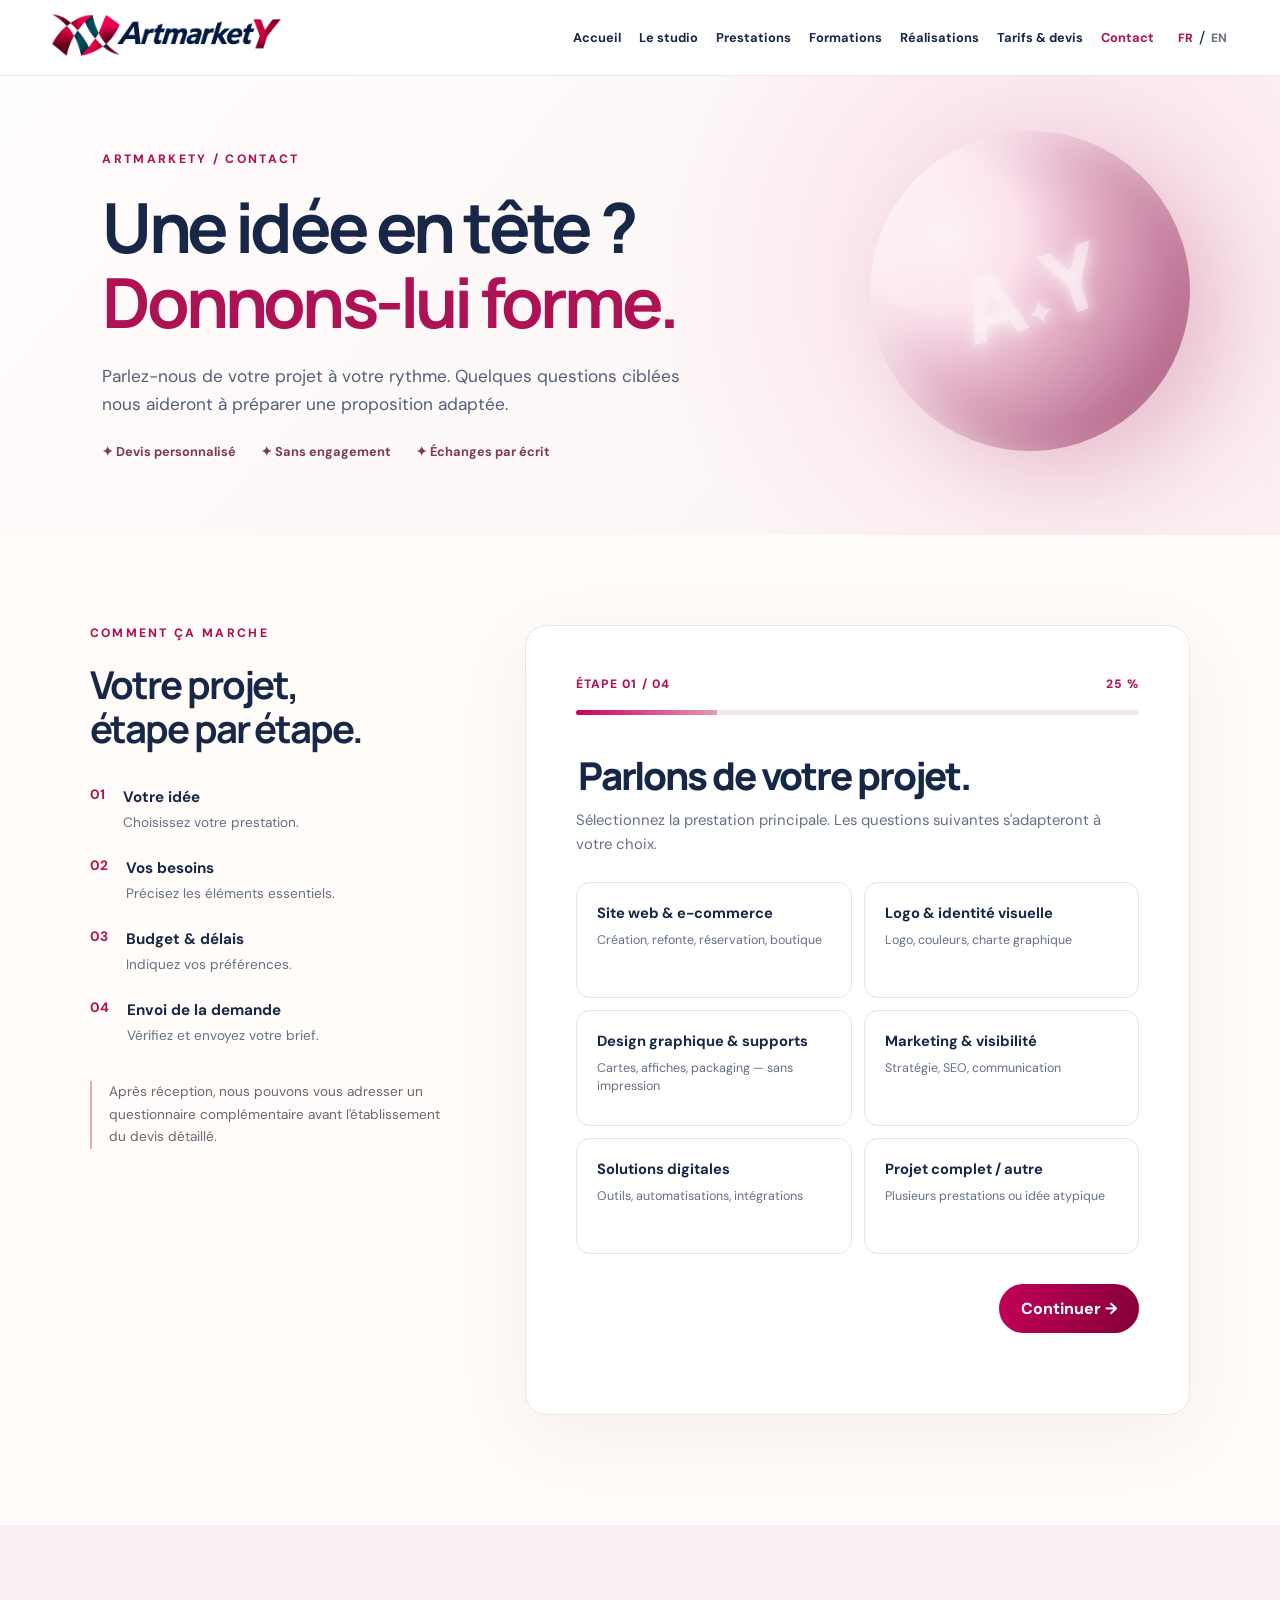
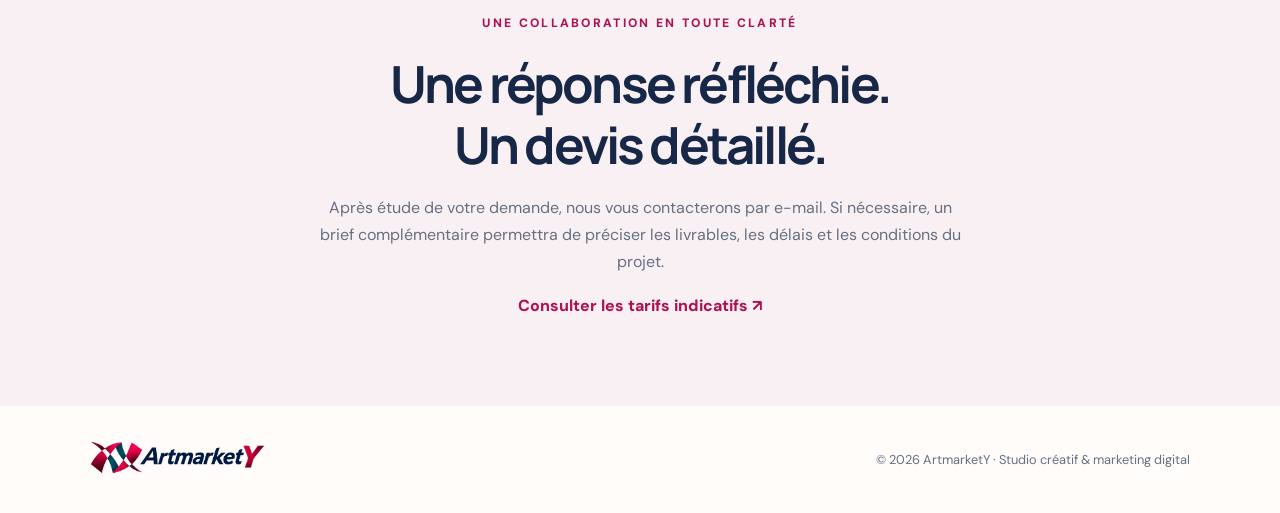
==== contact.html @ 19866a9a "Add files via upload" ====
<!doctype html><html lang="fr"><head><meta charset="utf-8"><meta name="viewport" content="width=device-width, initial-scale=1"><meta name="theme-color" content="#a90049"><meta name="description" content="Parlez-nous de votre projet. Brief créatif guidé et devis personnalisé ArtmarketY."><title>Contact & demande de devis — ArtmarketY</title><link rel="stylesheet" href="contact.css?v=1"></head><body>
<header class="header"><a class="logo" href="index.html"><img src="artmarkety-logo.png" alt="ArtmarketY"></a><button class="menu" type="button" aria-label="Afficher le menu" aria-expanded="false">☰</button><nav class="nav" aria-label="Navigation"><a href="index.html">Accueil</a><a href="studio.html">Le studio</a><a href="prestations.html">Prestations</a><a href="index.html#formations">Formations</a><a href="realisations.html">Réalisations</a><a href="tarifs.html">Tarifs & devis</a><a href="contact.html" aria-current="page">Contact</a></nav><div class="langs"><button type="button" data-lang="fr" aria-pressed="true">FR</button><span>/</span><button type="button" data-lang="en" aria-pressed="false">EN</button></div></header>
<main><section class="intro"><div class="intro-inner"><div class="tag" data-t="eyebrow">ARTMARKETY / CONTACT</div><h1 data-t="title">Une idée en tête ?<br><em>Donnons-lui forme.</em></h1><p data-t="lead">Parlez-nous de votre projet à votre rythme. Quelques questions ciblées nous aideront à préparer une proposition adaptée.</p><div class="perks"><span data-t="perk1">✦ Devis personnalisé</span><span data-t="perk2">✦ Sans engagement</span><span data-t="perk3">✦ Échanges par écrit</span></div></div><div class="orb" aria-hidden="true"><div class="orb-inner">A<span>✦</span>Y</div></div></section>
<section class="workspace"><aside class="aside"><div class="aside-sticky"><div class="tag" data-t="how">COMMENT ÇA MARCHE</div><h2 data-t="asideTitle">Votre projet,<br>étape par étape.</h2><div class="aside-step"><b>01</b><div><strong data-t="a1">Votre idée</strong><p data-t="ad1">Choisissez votre prestation.</p></div></div><div class="aside-step"><b>02</b><div><strong data-t="a2">Vos besoins</strong><p data-t="ad2">Précisez les éléments essentiels.</p></div></div><div class="aside-step"><b>03</b><div><strong data-t="a3">Budget & délais</strong><p data-t="ad3">Indiquez vos préférences.</p></div></div><div class="aside-step"><b>04</b><div><strong data-t="a4">Envoi de la demande</strong><p data-t="ad4">Vérifiez et envoyez votre brief.</p></div></div><p class="aside-note" data-t="note">Après réception, nous pouvons vous adresser un questionnaire complémentaire avant l'établissement du devis détaillé.</p></div></aside>
<div class="form-card"><div class="form-top"><span class="step-label" id="step-label">ÉTAPE 01 / 04</span><span id="progress-text">25 %</span></div><div class="progress"><div id="progress-fill"></div></div>
<form id="brief-form" action="https://formsubmit.co/contact@artmarkety.com" method="POST" accept-charset="UTF-8"><input type="hidden" name="_next" value="https://yanafrance.github.io/artmarkety/merci.html"><input type="hidden" name="_subject" value="ArtmarketY — Nouvelle demande de devis"><input type="hidden" name="_captcha" value="true"><input type="hidden" name="_template" value="table"><input type="hidden" name="_autoresponse" value="Merci pour votre demande auprès d’ArtmarketY. Nous étudierons votre projet et vous répondrons par e-mail. Ceci est un accusé de réception automatique."><input type="text" name="_honey" class="trap" tabindex="-1" autocomplete="off" aria-hidden="true"><input type="hidden" name="Langue" id="language-field" value="Français"><input type="hidden" name="Résumé_du_projet" id="summary-field">
<fieldset class="step active" data-step="0"><legend data-t="s1">Parlons de votre projet.</legend><p class="hint" data-t="s1h">Sélectionnez la prestation principale. Les questions suivantes s'adapteront à votre choix.</p><div class="choices" id="service-choices"><label><input type="radio" name="Prestation" value="site" required><span><b data-t="svc1">Site web & e-commerce</b><small data-t="svcd1">Création, refonte, réservation, boutique</small></span></label><label><input type="radio" name="Prestation" value="branding"><span><b data-t="svc2">Logo & identité visuelle</b><small data-t="svcd2">Logo, couleurs, charte graphique</small></span></label><label><input type="radio" name="Prestation" value="print"><span><b data-t="svc3">Design graphique & supports</b><small data-t="svcd3">Cartes, affiches, packaging — sans impression</small></span></label><label><input type="radio" name="Prestation" value="marketing"><span><b data-t="svc4">Marketing & visibilité</b><small data-t="svcd4">Stratégie, SEO, communication</small></span></label><label><input type="radio" name="Prestation" value="digital"><span><b data-t="svc5">Solutions digitales</b><small data-t="svcd5">Outils, automatisations, intégrations</small></span></label><label><input type="radio" name="Prestation" value="multiple"><span><b data-t="svc6">Projet complet / autre</b><small data-t="svcd6">Plusieurs prestations ou idée atypique</small></span></label></div></fieldset>
<fieldset class="step" data-step="1"><legend data-t="s2">Définissons vos besoins.</legend><p class="hint" data-t="s2h">Quelques détails nous aideront à comprendre votre projet.</p><div id="dynamic-fields"></div><label class="field"><span data-t="existLabel">Avez-vous déjà un site ou une identité visuelle ?</span><select name="Éléments_existants" required><option value="" data-t="choose">Choisir…</option><option value="Oui" data-t="yes">Oui</option><option value="Partiellement" data-t="partial">En partie</option><option value="Non" data-t="no">Non</option></select></label><label class="field"><span data-t="desc">Décrivez votre activité et votre idée *</span><textarea name="Description_du_projet" rows="5" maxlength="4000" required placeholder="Votre activité, vos objectifs, vos inspirations…"></textarea></label><label class="field"><span data-t="links">Site ou exemples qui vous inspirent (facultatif)</span><input type="text" name="Références_et_liens" maxlength="500" placeholder="https://…"></label></fieldset>
<fieldset class="step" data-step="2"><legend data-t="s3">Budget & calendrier.</legend><p class="hint" data-t="s3h">Une estimation suffit. Le tarif définitif sera établi après étude de votre projet.</p><label class="field"><span data-t="budget">Quel budget envisagez-vous ? *</span><select name="Budget_indicatif" required><option value="" data-t="choose">Choisir…</option><option value="Moins de 500 €">Moins de 500 €</option><option value="500 à 1 000 €">500 à 1 000 €</option><option value="1 000 à 2 000 €">1 000 à 2 000 €</option><option value="2 000 à 5 000 €">2 000 à 5 000 €</option><option value="Plus de 5 000 €">Plus de 5 000 €</option><option value="À définir">À définir</option></select></label><label class="field"><span data-t="timing">Quand souhaitez-vous démarrer ? *</span><select name="Démarrage_souhaité" required><option value="" data-t="choose">Choisir…</option><option value="Dès que possible" data-t="soon">Dès que possible</option><option value="Dans 1 à 3 mois" data-t="months">Dans 1 à 3 mois</option><option value="Flexible" data-t="flexible">Je suis flexible</option></select></label><label class="field"><span data-t="notes">Autres précisions (facultatif)</span><textarea name="Précisions_supplémentaires" rows="3" maxlength="2000"></textarea></label><div class="notice" data-t="priceNote">Les prix affichés sur le site sont indicatifs. Le devis final dépend des fonctionnalités, des contenus et du périmètre convenu.</div></fieldset>
<fieldset class="step" data-step="3"><legend data-t="s4">Dernière étape.</legend><p class="hint" data-t="s4h">Indiquez vos coordonnées et vérifiez votre demande avant l'envoi.</p><div class="two"><label class="field"><span data-t="name">Votre nom *</span><input type="text" name="Nom" maxlength="120" autocomplete="name" required></label><label class="field"><span data-t="company">Entreprise (facultatif)</span><input type="text" name="Entreprise" maxlength="160" autocomplete="organization"></label></div><label class="field"><span data-t="email">Votre adresse e-mail *</span><input type="email" name="email" maxlength="254" autocomplete="email" required></label><div class="summary"><strong data-t="summary">Récapitulatif</strong><div id="review"></div></div><label class="consent"><input type="checkbox" name="Consentement" value="Oui" required><span data-t="consent">J'accepte que mes informations soient utilisées uniquement pour traiter ma demande et me recontacter à ce sujet. *</span></label><p class="privacy" data-t="privacy">Les informations sont transmises via un prestataire de formulaire. Ne communiquez aucune donnée sensible. Pour exercer vos droits : contact@artmarkety.com.</p></fieldset>
<div class="form-actions"><button type="button" class="back" id="back" data-t="back">← Retour</button><button type="button" class="next" id="next" data-t="next">Continuer →</button><button type="submit" class="next submit" id="send" hidden data-t="send">Envoyer ma demande ↗</button></div><div class="error" id="error" role="alert" aria-live="polite"></div></form></div></section>
<section class="closing"><div class="tag" data-t="closingTag">UNE COLLABORATION EN TOUTE CLARTÉ</div><h2 data-t="closingTitle">Une réponse réfléchie.<br>Un devis détaillé.</h2><p data-t="closingText">Après étude de votre demande, nous vous contacterons par e-mail. Si nécessaire, un brief complémentaire permettra de préciser les livrables, les délais et les conditions du projet.</p><a href="tarifs.html" class="underlink" data-t="prices">Consulter les tarifs indicatifs ↗</a></section></main><footer><a href="index.html"><img src="artmarkety-logo.png" alt="ArtmarketY"></a><span>© 2026 ArtmarketY · Studio créatif & marketing digital</span></footer><script src="contact.js?v=1" defer></script></body></html>
---- contact.css ----
@import url('https://fonts.googleapis.com/css2?family=DM+Sans:wght@400;500;600;700&family=Manrope:wght@400;500;600;700;800&display=swap');:root{--navy:#172747;--rasp:#ad1254;--muted:#657083;--line:#e9e4e7}*{box-sizing:border-box}html{scroll-behavior:smooth}body{margin:0;color:var(--navy);background:#fffcf9;font-family:'DM Sans',sans-serif}button,input,select,textarea{font:inherit}button{cursor:pointer}a{color:inherit}.header{min-height:76px;display:flex;align-items:center;gap:22px;padding:10px clamp(18px,4vw,65px);background:#fff;position:sticky;top:0;z-index:20;border-bottom:1px solid #f0e8e9}.logo{flex:0 0 auto}.logo img{width:clamp(170px,18vw,245px);max-height:54px;object-fit:contain}.nav{display:flex;align-items:center;gap:clamp(10px,1.4vw,23px);margin-left:auto}.nav a{text-decoration:none;font-size:.8rem;font-weight:700;white-space:nowrap}.nav a:hover,.nav a[aria-current]{color:var(--rasp)}.langs{display:flex;align-items:center;gap:4px}.langs button{border:0;background:none;padding:6px 2px;font-size:.75rem;color:#697184;font-weight:800}.langs button[aria-pressed=true]{color:var(--rasp)}.menu{display:none;border:0;background:none;font-size:1.4rem}.intro{position:relative;min-height:410px;overflow:hidden;background:radial-gradient(circle at 82% 40%,#f9dbe6 0,transparent 37%),linear-gradient(130deg,#fffdfb,#fbf2f5);padding:75px clamp(25px,8vw,130px);display:flex;align-items:center}.intro-inner{position:relative;z-index:2;max-width:780px}.tag{font-size:.76rem;letter-spacing:.19em;font-weight:800;color:var(--rasp);margin-bottom:22px}h1,h2,legend{font-family:Manrope,sans-serif;letter-spacing:-.055em}h1{font-size:clamp(2.6rem,5.4vw,5.5rem);line-height:1.09;margin:0 0 22px}h1 em{color:var(--rasp);font-style:normal}.intro p{font-size:1.08rem;color:#536078;line-height:1.65;max-width:610px}.perks{display:flex;flex-wrap:wrap;gap:12px 25px;font-size:.8rem;font-weight:700;color:#7b3a56;margin-top:24px}.orb{position:absolute;right:7%;top:12%;width:min(26vw,320px);aspect-ratio:1;border-radius:50%;background:radial-gradient(circle at 30% 25%,#fff 0,#ffe6f1 23%,#d38cae 45%,#8a174c 78%,#430e2d);box-shadow:inset 20px 18px 40px #fff9,25px 35px 75px #a83a6355;opacity:.58;display:grid;place-items:center;transform:rotate(-18deg)}.orb-inner{font:800 clamp(3rem,7vw,6rem) Manrope;color:#fff8;text-shadow:0 2px 15px #fff}.orb-inner span{font-size:.35em}.workspace{max-width:1370px;margin:auto;display:grid;grid-template-columns:minmax(260px,.7fr) minmax(0,1.3fr);gap:clamp(35px,6vw,100px);padding:90px clamp(25px,7vw,100px) 110px}.aside-sticky{position:sticky;top:120px}.aside h2{font-size:clamp(1.8rem,3vw,3rem);line-height:1.15;margin:0 0 35px}.aside-step{display:flex;gap:18px;margin-bottom:24px}.aside-step>b{color:var(--rasp);font-size:.85rem}.aside-step strong{font-size:.95rem}.aside-step p{font-size:.85rem;color:var(--muted);margin:5px 0 0;line-height:1.55}.aside-note{border-left:2px solid #e5a7bf;padding-left:17px;color:#6b6471;line-height:1.65;font-size:.85rem;margin-top:35px}.form-card{background:white;border:1px solid #eee4e7;box-shadow:0 20px 80px #6b2d4310;border-radius:22px;padding:clamp(23px,4vw,50px);min-width:0}.form-top{display:flex;justify-content:space-between;color:var(--rasp);font-size:.76rem;font-weight:800;letter-spacing:.09em}.progress{height:5px;background:#f1e8ec;border-radius:10px;margin:18px 0 38px;overflow:hidden}.progress>div{height:100%;width:25%;background:linear-gradient(90deg,#c9005a,#e59bb6);transition:width .3s}.step{display:none;border:0;padding:0;margin:0;min-width:0}.step.active{display:block}.step legend{display:block;font-size:clamp(1.55rem,3vw,2.45rem);font-weight:800;line-height:1.2;margin-bottom:10px}.hint{color:var(--muted);font-size:.93rem;line-height:1.6;margin:0 0 26px}.choices{display:grid;grid-template-columns:repeat(2,minmax(0,1fr));gap:12px}.choices label{position:relative;cursor:pointer;display:block}.choices input{position:absolute;opacity:0;inset:0}.choices span{display:flex;flex-direction:column;gap:8px;padding:20px;min-height:116px;border:1px solid #e9e2e6;border-radius:14px;background:#fff;transition:.2s}.choices label:hover span{border-color:#c787a2;background:#fffafd}.choices input:checked+span{border-color:var(--rasp);box-shadow:inset 0 0 0 1px var(--rasp);background:#fff6fa}.choices input:focus-visible+span{outline:3px solid #edb6ce;outline-offset:2px}.choices b{font-size:.92rem}.choices small{color:var(--muted);font-size:.78rem;line-height:1.45}.field{display:flex;flex-direction:column;gap:9px;margin:0 0 22px}.field>span{font-size:.89rem;font-weight:700}.field input,.field select,.field textarea{width:100%;padding:13px 15px;border:1px solid #dcd6dd;border-radius:10px;background:#fff;color:var(--navy);outline:none}.field :is(input,select,textarea):focus{border-color:var(--rasp);box-shadow:0 0 0 3px #b0005017}.field textarea{resize:vertical}.dynamic{background:#fffbfd;border:1px solid #f2e5ea;border-radius:14px;padding:20px;margin-bottom:23px}.dynamic h3{font-size:.96rem;margin:0 0 14px}.checks{display:grid;gap:12px}.checks label{display:flex;gap:10px;align-items:flex-start;font-size:.88rem}.checks input{accent-color:var(--rasp);margin-top:3px}.two{display:grid;grid-template-columns:1fr 1fr;gap:15px}.notice,.summary{background:#faf4f6;padding:19px;border-radius:12px;color:#615366;font-size:.87rem;line-height:1.65}.summary{margin:10px 0 23px}.summary strong{display:block;color:var(--navy);margin-bottom:9px}.summary p{margin:6px 0;overflow-wrap:anywhere}.consent{display:flex;gap:12px;align-items:flex-start;font-size:.84rem;line-height:1.6}.consent input{accent-color:var(--rasp);margin-top:4px}.privacy{font-size:.75rem;line-height:1.6;color:var(--muted)}.form-actions{display:flex;justify-content:space-between;gap:12px;margin-top:30px}.back,.next{border-radius:100px;padding:14px 22px;border:1px solid #d8d0d7;background:#fff;color:var(--navy);font-weight:800}.next{margin-left:auto;background:linear-gradient(110deg,#c50059,#820038);color:white;border:0}.back[hidden],.next[hidden]{display:none}.error{color:#a0003f;font-size:.85rem;margin-top:13px;min-height:1.3em}.trap{position:absolute!important;left:-9999px!important;opacity:0!important}.closing{text-align:center;background:#f9f0f3;padding:90px 25px}.closing h2{font-size:clamp(2rem,4vw,3.7rem);line-height:1.2;margin:0 0 18px}.closing p{max-width:660px;margin:0 auto 20px;line-height:1.7;color:var(--muted)}.underlink{color:var(--rasp);font-weight:800;text-decoration:none}footer{padding:35px clamp(25px,7vw,100px);display:flex;justify-content:space-between;align-items:center;gap:20px;color:var(--muted);font-size:.8rem}footer img{width:175px;max-height:55px;object-fit:contain}@media(max-width:1050px){.nav{gap:9px}.nav a{font-size:.72rem}.workspace{gap:35px}}@media(max-width:850px){.header{min-height:68px;padding:8px 15px;gap:9px}.logo img{width:min(44vw,195px)}.menu{display:block;margin-left:auto}.nav{display:none;position:absolute;top:68px;left:0;right:0;background:#fff;padding:22px;box-shadow:0 18px 30px #17274720;flex-direction:column;align-items:stretch;gap:18px}.nav.open{display:flex}.nav a{font-size:.95rem}.intro{padding:70px 25px;min-height:350px}.orb{right:-80px;width:270px;opacity:.19}.workspace{grid-template-columns:1fr;padding:55px 25px 75px}.aside-sticky{position:static}.aside-step,.aside-note{display:none}.aside h2{margin:0}.aside .tag{margin-bottom:12px}.choices{grid-template-columns:1fr 1fr}}@media(max-width:570px){.intro{padding:54px 22px}.intro h1{font-size:clamp(2.35rem,10vw,3.5rem)}.perks{font-size:.74rem;gap:8px 14px}.workspace{padding:45px 15px 65px;gap:26px}.form-card{padding:24px 17px;border-radius:17px}.choices{grid-template-columns:1fr}.choices span{min-height:0;padding:17px}.two{grid-template-columns:1fr;gap:0}.closing{padding:65px 20px}footer{flex-direction:column;align-items:flex-start}.step legend{font-size:1.7rem}}@media(prefers-reduced-motion:reduce){*{scroll-behavior:auto!important;transition:none!important}}
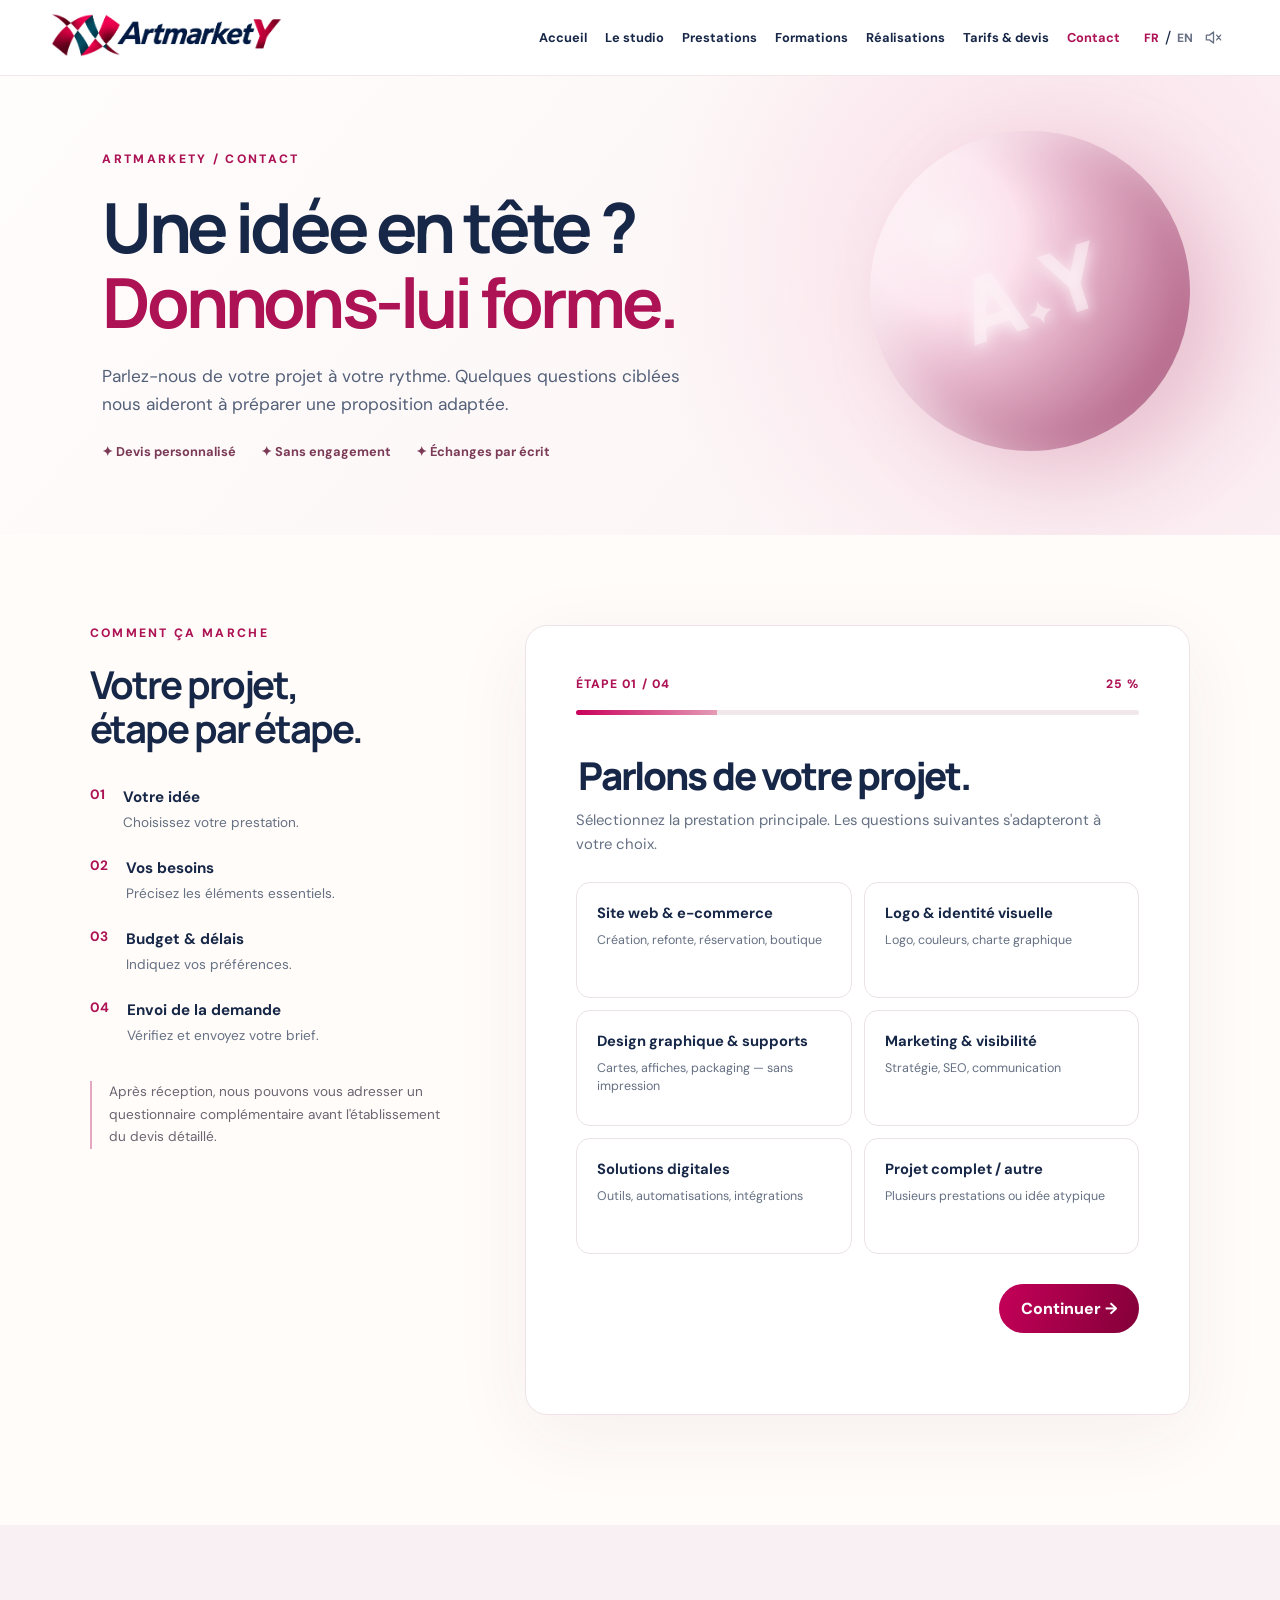
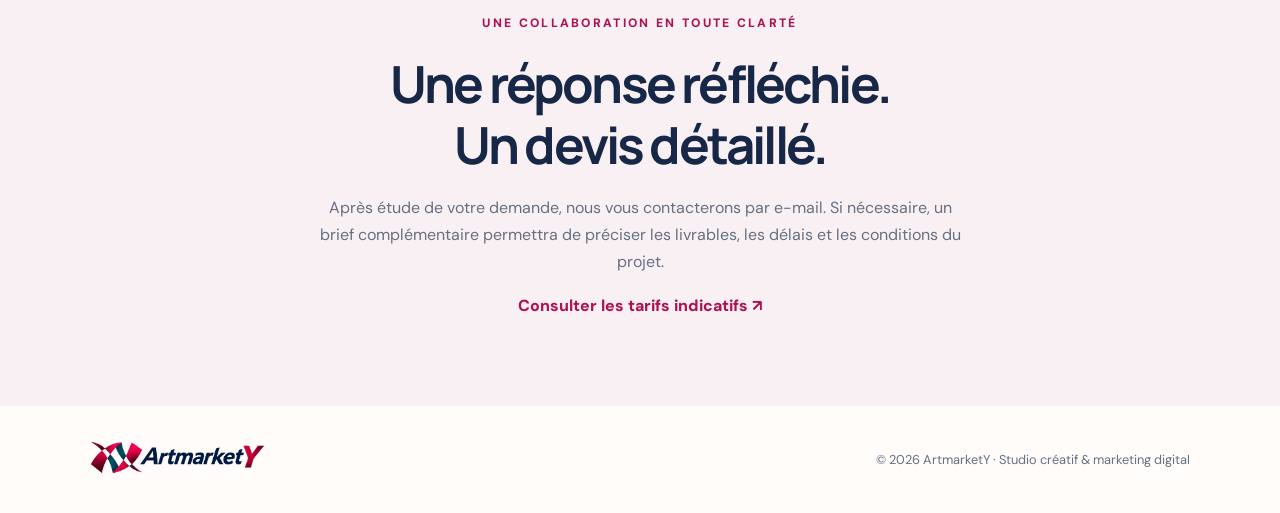
==== commit 09da07f4: "Add files via upload" ====
--- a/contact.html
+++ b/contact.html
@@ -9,4 +9,4 @@
 <fieldset class="step" data-step="2"><legend data-t="s3">Budget & calendrier.</legend><p class="hint" data-t="s3h">Une estimation suffit. Le tarif définitif sera établi après étude de votre projet.</p><label class="field"><span data-t="budget">Quel budget envisagez-vous ? *</span><select name="Budget_indicatif" required><option value="" data-t="choose">Choisir…</option><option value="Moins de 500 €">Moins de 500 €</option><option value="500 à 1 000 €">500 à 1 000 €</option><option value="1 000 à 2 000 €">1 000 à 2 000 €</option><option value="2 000 à 5 000 €">2 000 à 5 000 €</option><option value="Plus de 5 000 €">Plus de 5 000 €</option><option value="À définir">À définir</option></select></label><label class="field"><span data-t="timing">Quand souhaitez-vous démarrer ? *</span><select name="Démarrage_souhaité" required><option value="" data-t="choose">Choisir…</option><option value="Dès que possible" data-t="soon">Dès que possible</option><option value="Dans 1 à 3 mois" data-t="months">Dans 1 à 3 mois</option><option value="Flexible" data-t="flexible">Je suis flexible</option></select></label><label class="field"><span data-t="notes">Autres précisions (facultatif)</span><textarea name="Précisions_supplémentaires" rows="3" maxlength="2000"></textarea></label><div class="notice" data-t="priceNote">Les prix affichés sur le site sont indicatifs. Le devis final dépend des fonctionnalités, des contenus et du périmètre convenu.</div></fieldset>
 <fieldset class="step" data-step="3"><legend data-t="s4">Dernière étape.</legend><p class="hint" data-t="s4h">Indiquez vos coordonnées et vérifiez votre demande avant l'envoi.</p><div class="two"><label class="field"><span data-t="name">Votre nom *</span><input type="text" name="Nom" maxlength="120" autocomplete="name" required></label><label class="field"><span data-t="company">Entreprise (facultatif)</span><input type="text" name="Entreprise" maxlength="160" autocomplete="organization"></label></div><label class="field"><span data-t="email">Votre adresse e-mail *</span><input type="email" name="email" maxlength="254" autocomplete="email" required></label><div class="summary"><strong data-t="summary">Récapitulatif</strong><div id="review"></div></div><label class="consent"><input type="checkbox" name="Consentement" value="Oui" required><span data-t="consent">J'accepte que mes informations soient utilisées uniquement pour traiter ma demande et me recontacter à ce sujet. *</span></label><p class="privacy" data-t="privacy">Les informations sont transmises via un prestataire de formulaire. Ne communiquez aucune donnée sensible. Pour exercer vos droits : contact@artmarkety.com.</p></fieldset>
 <div class="form-actions"><button type="button" class="back" id="back" data-t="back">← Retour</button><button type="button" class="next" id="next" data-t="next">Continuer →</button><button type="submit" class="next submit" id="send" hidden data-t="send">Envoyer ma demande ↗</button></div><div class="error" id="error" role="alert" aria-live="polite"></div></form></div></section>
-<section class="closing"><div class="tag" data-t="closingTag">UNE COLLABORATION EN TOUTE CLARTÉ</div><h2 data-t="closingTitle">Une réponse réfléchie.<br>Un devis détaillé.</h2><p data-t="closingText">Après étude de votre demande, nous vous contacterons par e-mail. Si nécessaire, un brief complémentaire permettra de préciser les livrables, les délais et les conditions du projet.</p><a href="tarifs.html" class="underlink" data-t="prices">Consulter les tarifs indicatifs ↗</a></section></main><footer><a href="index.html"><img src="artmarkety-logo.png" alt="ArtmarketY"></a><span>© 2026 ArtmarketY · Studio créatif & marketing digital</span></footer><script src="contact.js?v=1" defer></script></body></html>+<section class="closing"><div class="tag" data-t="closingTag">UNE COLLABORATION EN TOUTE CLARTÉ</div><h2 data-t="closingTitle">Une réponse réfléchie.<br>Un devis détaillé.</h2><p data-t="closingText">Après étude de votre demande, nous vous contacterons par e-mail. Si nécessaire, un brief complémentaire permettra de préciser les livrables, les délais et les conditions du projet.</p><a href="tarifs.html" class="underlink" data-t="prices">Consulter les tarifs indicatifs ↗</a></section></main><footer><a href="index.html"><img src="artmarkety-logo.png" alt="ArtmarketY"></a><span>© 2026 ArtmarketY · Studio créatif & marketing digital</span></footer><script src="contact.js?v=20261124" defer></script><script src="button-sounds.js?v=20261124-sound2" defer></script></body></html>
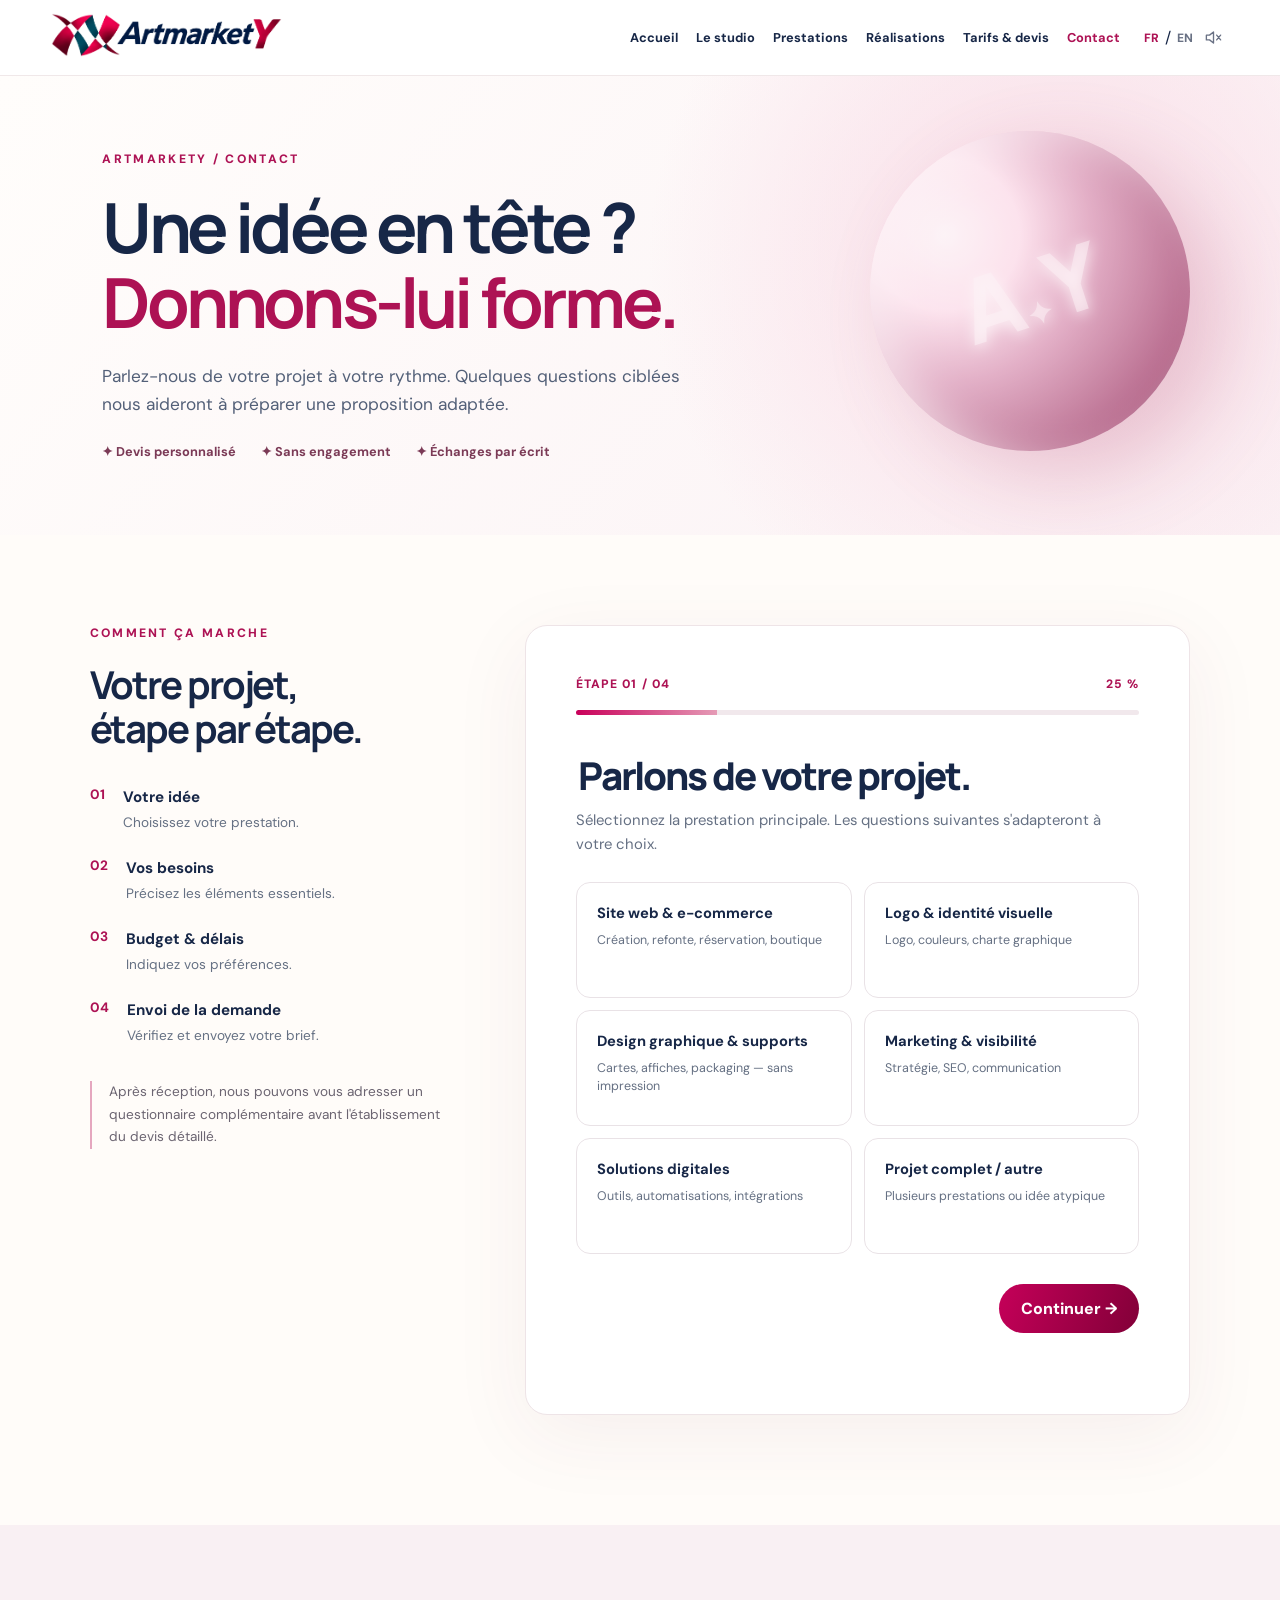
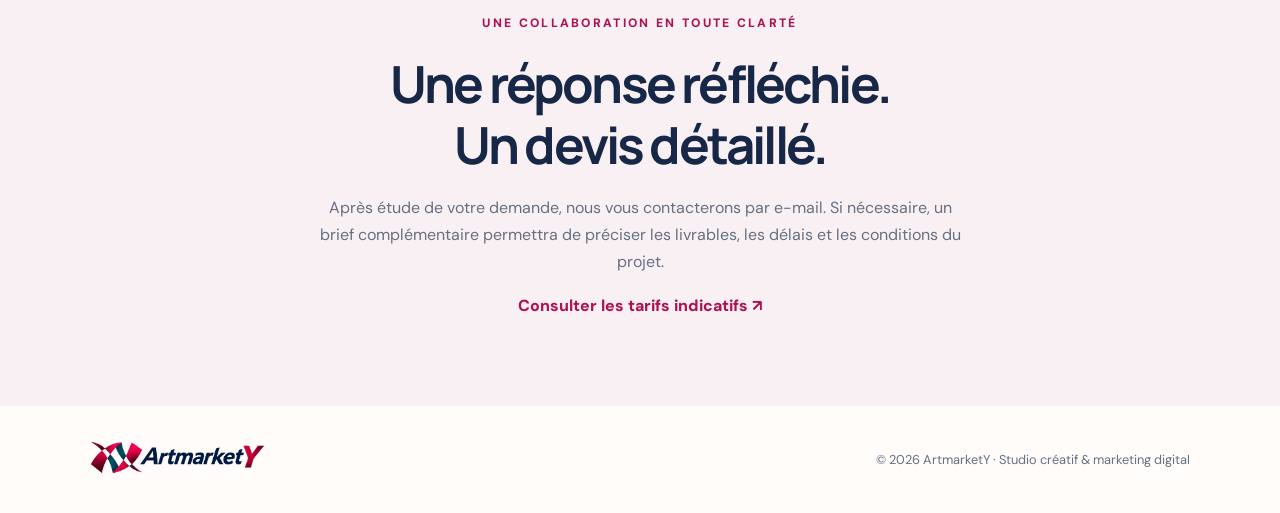
==== commit e6e3ca03: "Add files via upload" ====
--- a/contact.html
+++ b/contact.html
@@ -1,5 +1,5 @@
 <!doctype html><html lang="fr"><head><meta charset="utf-8"><meta name="viewport" content="width=device-width, initial-scale=1"><meta name="theme-color" content="#a90049"><meta name="description" content="Parlez-nous de votre projet. Brief créatif guidé et devis personnalisé ArtmarketY."><title>Contact & demande de devis — ArtmarketY</title><link rel="stylesheet" href="contact.css?v=1"></head><body>
-<header class="header"><a class="logo" href="index.html"><img src="artmarkety-logo.png" alt="ArtmarketY"></a><button class="menu" type="button" aria-label="Afficher le menu" aria-expanded="false">☰</button><nav class="nav" aria-label="Navigation"><a href="index.html">Accueil</a><a href="studio.html">Le studio</a><a href="prestations.html">Prestations</a><a href="index.html#formations">Formations</a><a href="realisations.html">Réalisations</a><a href="tarifs.html">Tarifs & devis</a><a href="contact.html" aria-current="page">Contact</a></nav><div class="langs"><button type="button" data-lang="fr" aria-pressed="true">FR</button><span>/</span><button type="button" data-lang="en" aria-pressed="false">EN</button></div></header>
+<header class="header"><a class="logo" href="index.html"><img src="artmarkety-logo.png" alt="ArtmarketY"></a><button class="menu" type="button" aria-label="Afficher le menu" aria-expanded="false">☰</button><nav class="nav" aria-label="Navigation"><a href="index.html">Accueil</a><a href="studio.html">Le studio</a><a href="prestations.html">Prestations</a><a href="realisations.html">Réalisations</a><a href="tarifs.html">Tarifs & devis</a><a href="contact.html" aria-current="page">Contact</a></nav><div class="langs"><button type="button" data-lang="fr" aria-pressed="true">FR</button><span>/</span><button type="button" data-lang="en" aria-pressed="false">EN</button></div></header>
 <main><section class="intro"><div class="intro-inner"><div class="tag" data-t="eyebrow">ARTMARKETY / CONTACT</div><h1 data-t="title">Une idée en tête ?<br><em>Donnons-lui forme.</em></h1><p data-t="lead">Parlez-nous de votre projet à votre rythme. Quelques questions ciblées nous aideront à préparer une proposition adaptée.</p><div class="perks"><span data-t="perk1">✦ Devis personnalisé</span><span data-t="perk2">✦ Sans engagement</span><span data-t="perk3">✦ Échanges par écrit</span></div></div><div class="orb" aria-hidden="true"><div class="orb-inner">A<span>✦</span>Y</div></div></section>
 <section class="workspace"><aside class="aside"><div class="aside-sticky"><div class="tag" data-t="how">COMMENT ÇA MARCHE</div><h2 data-t="asideTitle">Votre projet,<br>étape par étape.</h2><div class="aside-step"><b>01</b><div><strong data-t="a1">Votre idée</strong><p data-t="ad1">Choisissez votre prestation.</p></div></div><div class="aside-step"><b>02</b><div><strong data-t="a2">Vos besoins</strong><p data-t="ad2">Précisez les éléments essentiels.</p></div></div><div class="aside-step"><b>03</b><div><strong data-t="a3">Budget & délais</strong><p data-t="ad3">Indiquez vos préférences.</p></div></div><div class="aside-step"><b>04</b><div><strong data-t="a4">Envoi de la demande</strong><p data-t="ad4">Vérifiez et envoyez votre brief.</p></div></div><p class="aside-note" data-t="note">Après réception, nous pouvons vous adresser un questionnaire complémentaire avant l'établissement du devis détaillé.</p></div></aside>
 <div class="form-card"><div class="form-top"><span class="step-label" id="step-label">ÉTAPE 01 / 04</span><span id="progress-text">25 %</span></div><div class="progress"><div id="progress-fill"></div></div>
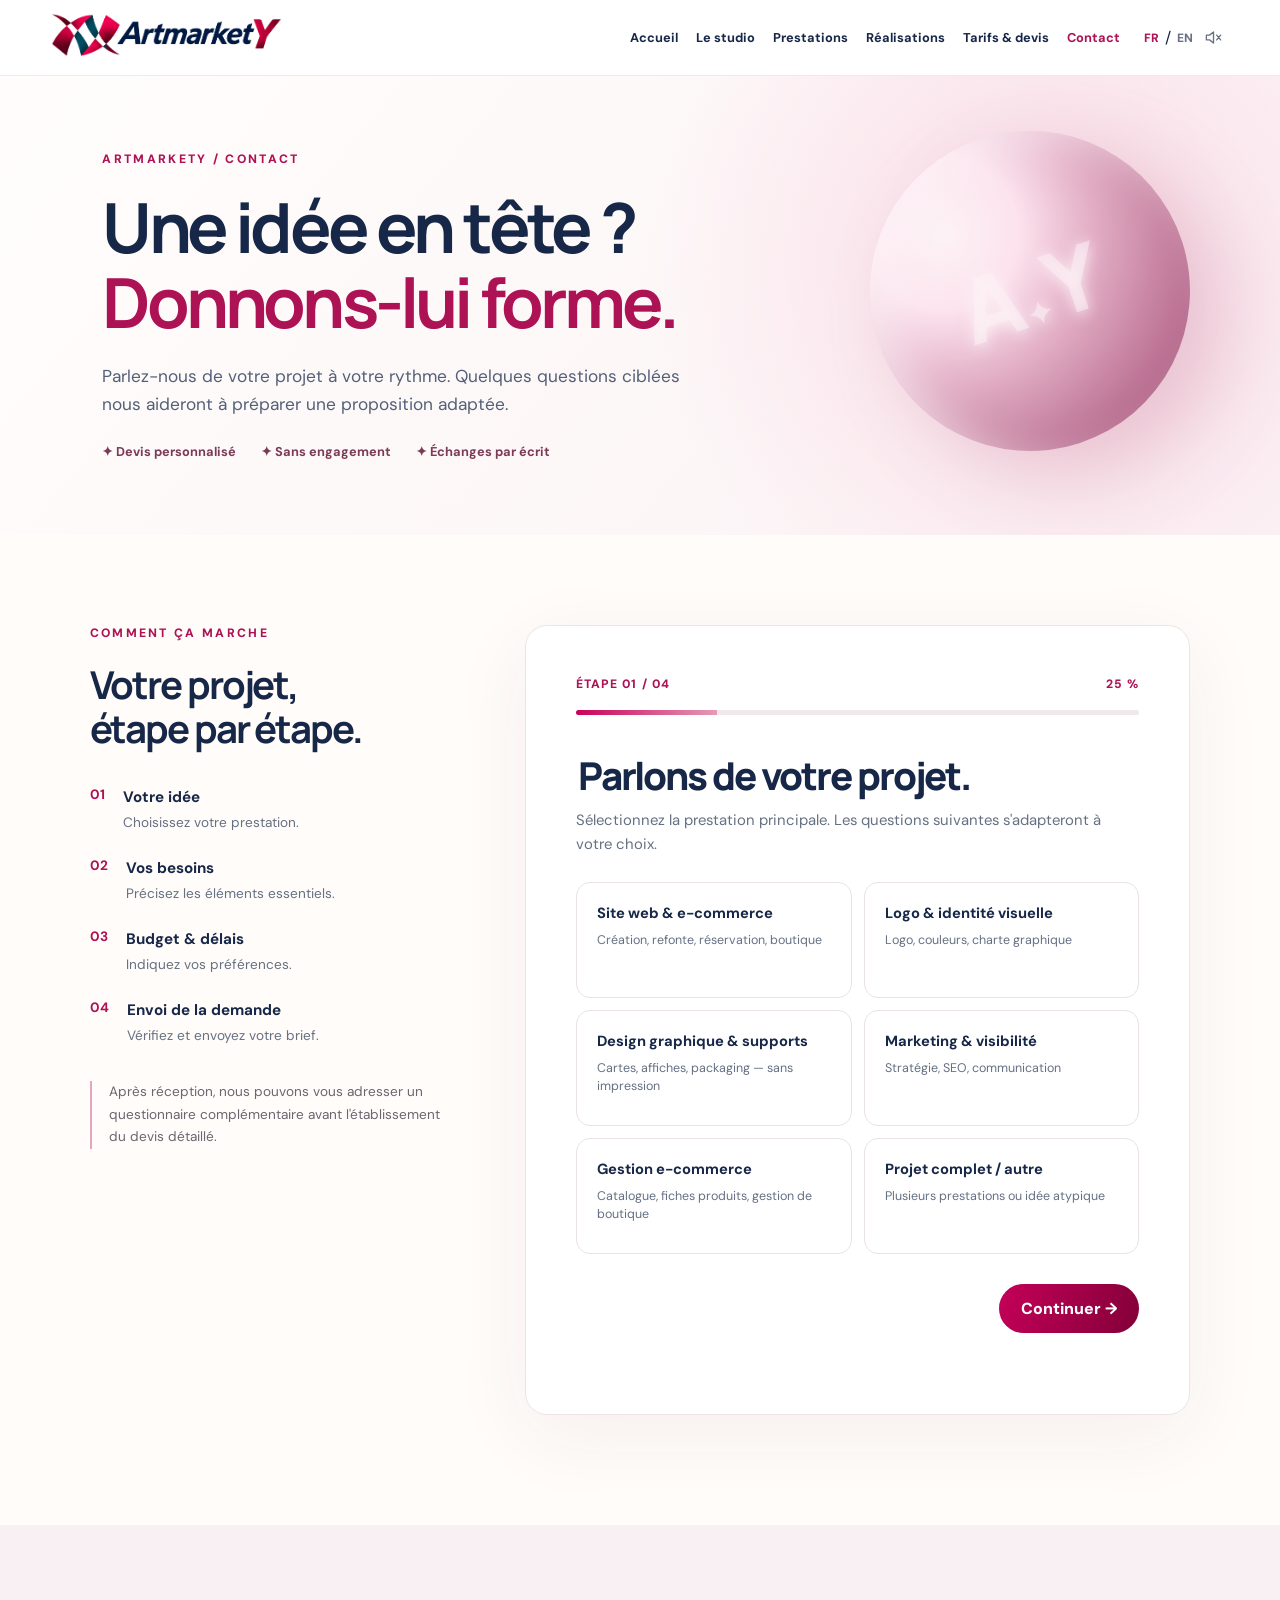
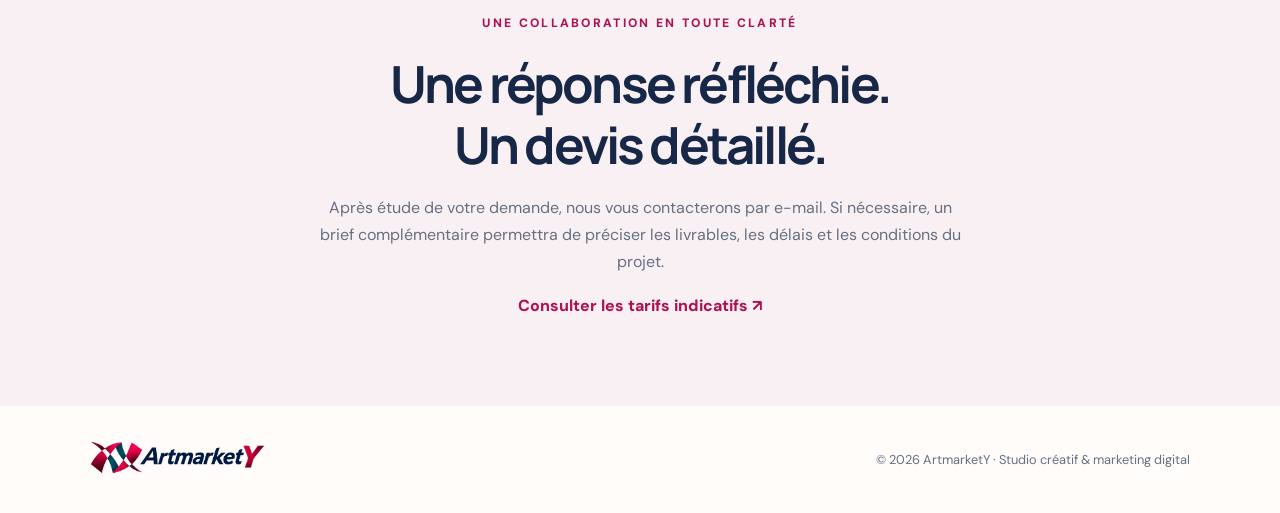
==== commit 46209749: "Add files via upload" ====
--- a/contact.html
+++ b/contact.html
@@ -4,9 +4,9 @@
 <section class="workspace"><aside class="aside"><div class="aside-sticky"><div class="tag" data-t="how">COMMENT ÇA MARCHE</div><h2 data-t="asideTitle">Votre projet,<br>étape par étape.</h2><div class="aside-step"><b>01</b><div><strong data-t="a1">Votre idée</strong><p data-t="ad1">Choisissez votre prestation.</p></div></div><div class="aside-step"><b>02</b><div><strong data-t="a2">Vos besoins</strong><p data-t="ad2">Précisez les éléments essentiels.</p></div></div><div class="aside-step"><b>03</b><div><strong data-t="a3">Budget & délais</strong><p data-t="ad3">Indiquez vos préférences.</p></div></div><div class="aside-step"><b>04</b><div><strong data-t="a4">Envoi de la demande</strong><p data-t="ad4">Vérifiez et envoyez votre brief.</p></div></div><p class="aside-note" data-t="note">Après réception, nous pouvons vous adresser un questionnaire complémentaire avant l'établissement du devis détaillé.</p></div></aside>
 <div class="form-card"><div class="form-top"><span class="step-label" id="step-label">ÉTAPE 01 / 04</span><span id="progress-text">25 %</span></div><div class="progress"><div id="progress-fill"></div></div>
 <form id="brief-form" action="https://formsubmit.co/contact@artmarkety.com" method="POST" accept-charset="UTF-8"><input type="hidden" name="_next" value="https://yanafrance.github.io/artmarkety/merci.html"><input type="hidden" name="_subject" value="ArtmarketY — Nouvelle demande de devis"><input type="hidden" name="_captcha" value="true"><input type="hidden" name="_template" value="table"><input type="hidden" name="_autoresponse" value="Merci pour votre demande auprès d’ArtmarketY. Nous étudierons votre projet et vous répondrons par e-mail. Ceci est un accusé de réception automatique."><input type="text" name="_honey" class="trap" tabindex="-1" autocomplete="off" aria-hidden="true"><input type="hidden" name="Langue" id="language-field" value="Français"><input type="hidden" name="Résumé_du_projet" id="summary-field">
-<fieldset class="step active" data-step="0"><legend data-t="s1">Parlons de votre projet.</legend><p class="hint" data-t="s1h">Sélectionnez la prestation principale. Les questions suivantes s'adapteront à votre choix.</p><div class="choices" id="service-choices"><label><input type="radio" name="Prestation" value="site" required><span><b data-t="svc1">Site web & e-commerce</b><small data-t="svcd1">Création, refonte, réservation, boutique</small></span></label><label><input type="radio" name="Prestation" value="branding"><span><b data-t="svc2">Logo & identité visuelle</b><small data-t="svcd2">Logo, couleurs, charte graphique</small></span></label><label><input type="radio" name="Prestation" value="print"><span><b data-t="svc3">Design graphique & supports</b><small data-t="svcd3">Cartes, affiches, packaging — sans impression</small></span></label><label><input type="radio" name="Prestation" value="marketing"><span><b data-t="svc4">Marketing & visibilité</b><small data-t="svcd4">Stratégie, SEO, communication</small></span></label><label><input type="radio" name="Prestation" value="digital"><span><b data-t="svc5">Solutions digitales</b><small data-t="svcd5">Outils, automatisations, intégrations</small></span></label><label><input type="radio" name="Prestation" value="multiple"><span><b data-t="svc6">Projet complet / autre</b><small data-t="svcd6">Plusieurs prestations ou idée atypique</small></span></label></div></fieldset>
+<fieldset class="step active" data-step="0"><legend data-t="s1">Parlons de votre projet.</legend><p class="hint" data-t="s1h">Sélectionnez la prestation principale. Les questions suivantes s'adapteront à votre choix.</p><div class="choices" id="service-choices"><label><input type="radio" name="Prestation" value="site" required><span><b data-t="svc1">Site web & e-commerce</b><small data-t="svcd1">Création, refonte, réservation, boutique</small></span></label><label><input type="radio" name="Prestation" value="branding"><span><b data-t="svc2">Logo & identité visuelle</b><small data-t="svcd2">Logo, couleurs, charte graphique</small></span></label><label><input type="radio" name="Prestation" value="print"><span><b data-t="svc3">Design graphique & supports</b><small data-t="svcd3">Cartes, affiches, packaging — sans impression</small></span></label><label><input type="radio" name="Prestation" value="marketing"><span><b data-t="svc4">Marketing & visibilité</b><small data-t="svcd4">Stratégie, SEO, communication</small></span></label><label><input type="radio" name="Prestation" value="digital"><span><b data-t="svc5">Gestion e-commerce</b><small data-t="svcd5">Catalogue, fiches produits, gestion de boutique</small></span></label><label><input type="radio" name="Prestation" value="multiple"><span><b data-t="svc6">Projet complet / autre</b><small data-t="svcd6">Plusieurs prestations ou idée atypique</small></span></label></div></fieldset>
 <fieldset class="step" data-step="1"><legend data-t="s2">Définissons vos besoins.</legend><p class="hint" data-t="s2h">Quelques détails nous aideront à comprendre votre projet.</p><div id="dynamic-fields"></div><label class="field"><span data-t="existLabel">Avez-vous déjà un site ou une identité visuelle ?</span><select name="Éléments_existants" required><option value="" data-t="choose">Choisir…</option><option value="Oui" data-t="yes">Oui</option><option value="Partiellement" data-t="partial">En partie</option><option value="Non" data-t="no">Non</option></select></label><label class="field"><span data-t="desc">Décrivez votre activité et votre idée *</span><textarea name="Description_du_projet" rows="5" maxlength="4000" required placeholder="Votre activité, vos objectifs, vos inspirations…"></textarea></label><label class="field"><span data-t="links">Site ou exemples qui vous inspirent (facultatif)</span><input type="text" name="Références_et_liens" maxlength="500" placeholder="https://…"></label></fieldset>
 <fieldset class="step" data-step="2"><legend data-t="s3">Budget & calendrier.</legend><p class="hint" data-t="s3h">Une estimation suffit. Le tarif définitif sera établi après étude de votre projet.</p><label class="field"><span data-t="budget">Quel budget envisagez-vous ? *</span><select name="Budget_indicatif" required><option value="" data-t="choose">Choisir…</option><option value="Moins de 500 €">Moins de 500 €</option><option value="500 à 1 000 €">500 à 1 000 €</option><option value="1 000 à 2 000 €">1 000 à 2 000 €</option><option value="2 000 à 5 000 €">2 000 à 5 000 €</option><option value="Plus de 5 000 €">Plus de 5 000 €</option><option value="À définir">À définir</option></select></label><label class="field"><span data-t="timing">Quand souhaitez-vous démarrer ? *</span><select name="Démarrage_souhaité" required><option value="" data-t="choose">Choisir…</option><option value="Dès que possible" data-t="soon">Dès que possible</option><option value="Dans 1 à 3 mois" data-t="months">Dans 1 à 3 mois</option><option value="Flexible" data-t="flexible">Je suis flexible</option></select></label><label class="field"><span data-t="notes">Autres précisions (facultatif)</span><textarea name="Précisions_supplémentaires" rows="3" maxlength="2000"></textarea></label><div class="notice" data-t="priceNote">Les prix affichés sur le site sont indicatifs. Le devis final dépend des fonctionnalités, des contenus et du périmètre convenu.</div></fieldset>
 <fieldset class="step" data-step="3"><legend data-t="s4">Dernière étape.</legend><p class="hint" data-t="s4h">Indiquez vos coordonnées et vérifiez votre demande avant l'envoi.</p><div class="two"><label class="field"><span data-t="name">Votre nom *</span><input type="text" name="Nom" maxlength="120" autocomplete="name" required></label><label class="field"><span data-t="company">Entreprise (facultatif)</span><input type="text" name="Entreprise" maxlength="160" autocomplete="organization"></label></div><label class="field"><span data-t="email">Votre adresse e-mail *</span><input type="email" name="email" maxlength="254" autocomplete="email" required></label><div class="summary"><strong data-t="summary">Récapitulatif</strong><div id="review"></div></div><label class="consent"><input type="checkbox" name="Consentement" value="Oui" required><span data-t="consent">J'accepte que mes informations soient utilisées uniquement pour traiter ma demande et me recontacter à ce sujet. *</span></label><p class="privacy" data-t="privacy">Les informations sont transmises via un prestataire de formulaire. Ne communiquez aucune donnée sensible. Pour exercer vos droits : contact@artmarkety.com.</p></fieldset>
 <div class="form-actions"><button type="button" class="back" id="back" data-t="back">← Retour</button><button type="button" class="next" id="next" data-t="next">Continuer →</button><button type="submit" class="next submit" id="send" hidden data-t="send">Envoyer ma demande ↗</button></div><div class="error" id="error" role="alert" aria-live="polite"></div></form></div></section>
-<section class="closing"><div class="tag" data-t="closingTag">UNE COLLABORATION EN TOUTE CLARTÉ</div><h2 data-t="closingTitle">Une réponse réfléchie.<br>Un devis détaillé.</h2><p data-t="closingText">Après étude de votre demande, nous vous contacterons par e-mail. Si nécessaire, un brief complémentaire permettra de préciser les livrables, les délais et les conditions du projet.</p><a href="tarifs.html" class="underlink" data-t="prices">Consulter les tarifs indicatifs ↗</a></section></main><footer><a href="index.html"><img src="artmarkety-logo.png" alt="ArtmarketY"></a><span>© 2026 ArtmarketY · Studio créatif & marketing digital</span></footer><script src="contact.js?v=20261124" defer></script><script src="button-sounds.js?v=20261124-sound2" defer></script></body></html>+<section class="closing"><div class="tag" data-t="closingTag">UNE COLLABORATION EN TOUTE CLARTÉ</div><h2 data-t="closingTitle">Une réponse réfléchie.<br>Un devis détaillé.</h2><p data-t="closingText">Après étude de votre demande, nous vous contacterons par e-mail. Si nécessaire, un brief complémentaire permettra de préciser les livrables, les délais et les conditions du projet.</p><a href="tarifs.html" class="underlink" data-t="prices">Consulter les tarifs indicatifs ↗</a></section></main><footer><a href="index.html"><img src="artmarkety-logo.png" alt="ArtmarketY"></a><span>© 2026 ArtmarketY · Studio créatif & marketing digital</span></footer><script src="contact.js?v=20261126-final9" defer></script><script src="button-sounds.js?v=20261124-mechanical3" defer></script></body></html>
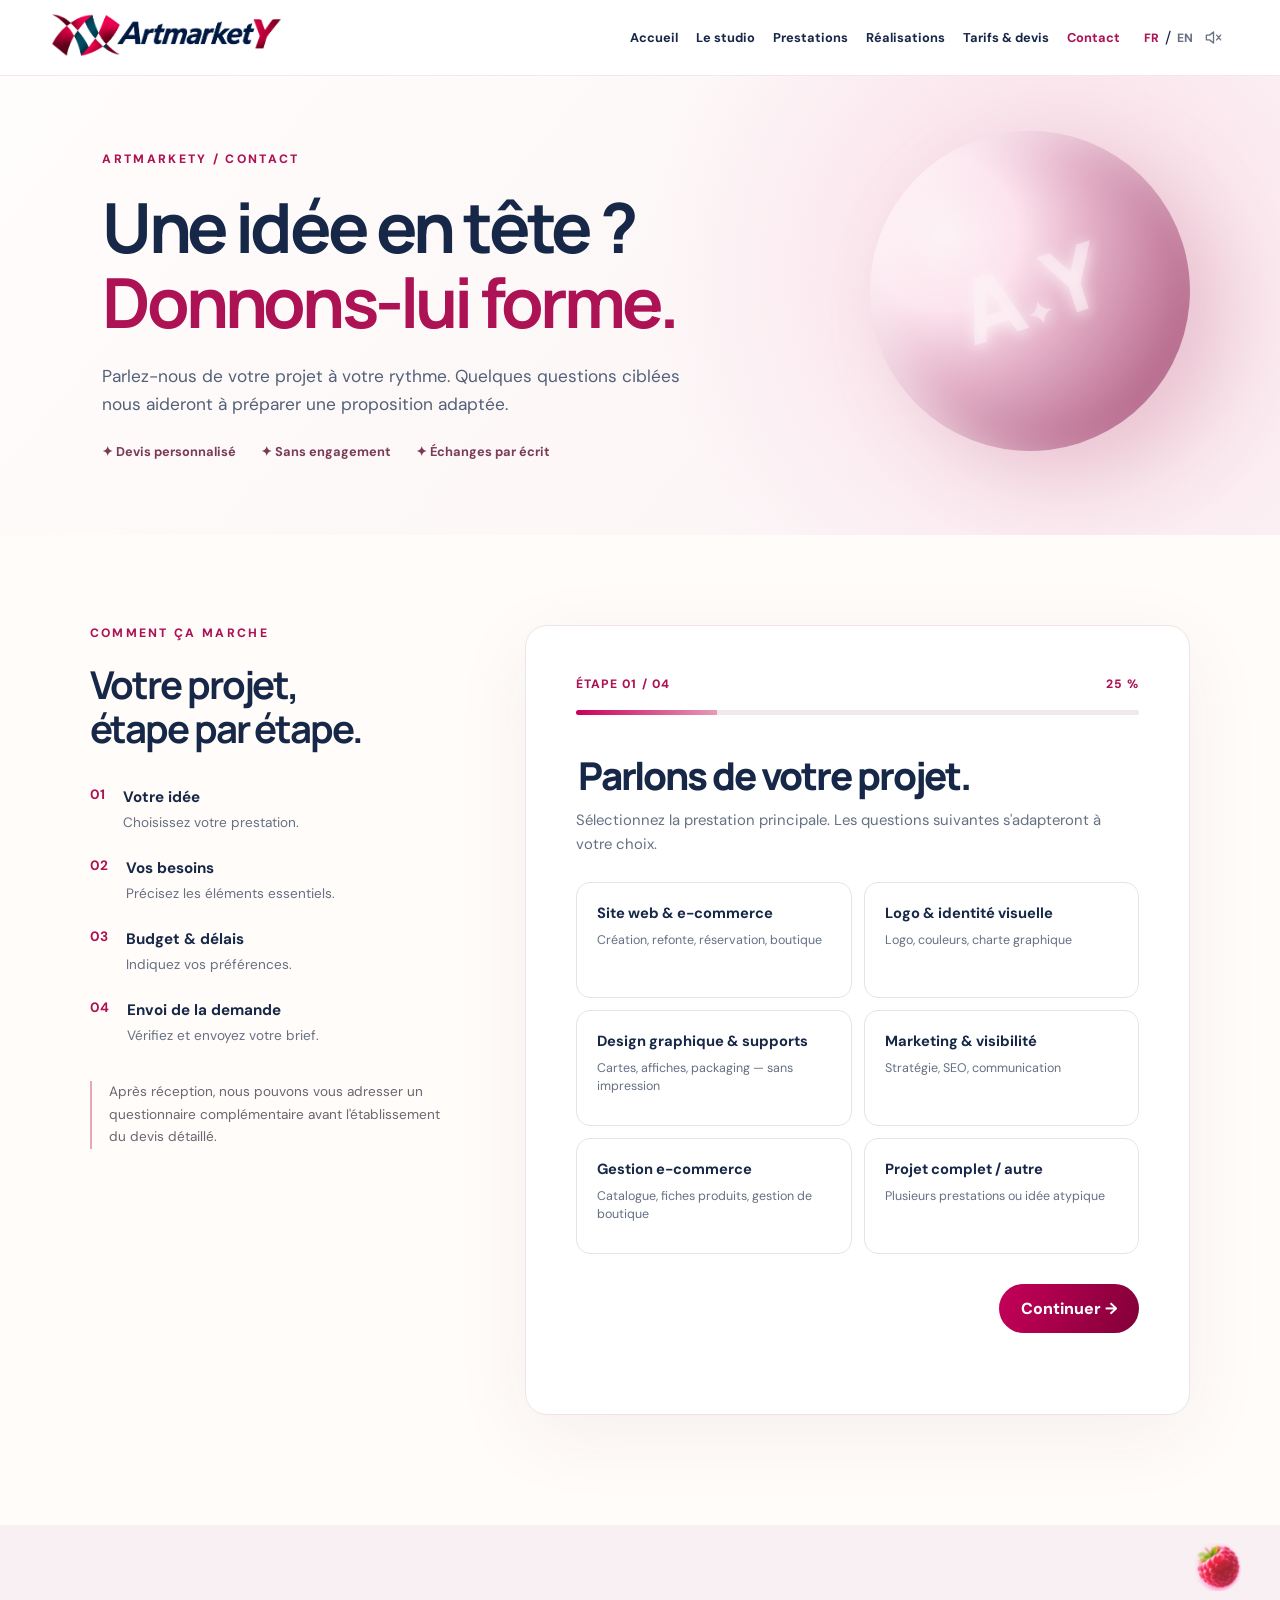
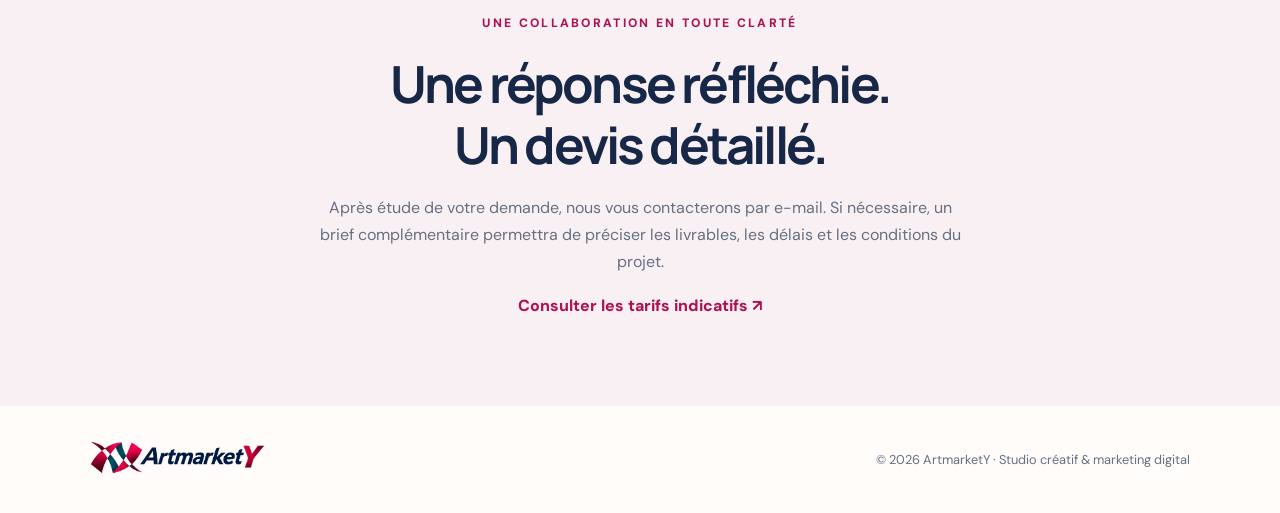
==== commit 4b537c5a: "Add files via upload" ====
--- a/contact.html
+++ b/contact.html
@@ -1,4 +1,4 @@
-<!doctype html><html lang="fr"><head><meta charset="utf-8"><meta name="viewport" content="width=device-width, initial-scale=1"><meta name="theme-color" content="#a90049"><meta name="description" content="Parlez-nous de votre projet. Brief créatif guidé et devis personnalisé ArtmarketY."><title>Contact & demande de devis — ArtmarketY</title><link rel="stylesheet" href="contact.css?v=1"></head><body>
+<!doctype html><html lang="fr"><head><meta charset="utf-8"><meta name="viewport" content="width=device-width, initial-scale=1"><meta name="theme-color" content="#a90049"><meta name="description" content="Parlez-nous de votre projet. Brief créatif guidé et devis personnalisé ArtmarketY."><title>Contact & demande de devis — ArtmarketY</title><link rel="stylesheet" href="contact.css?v=1"><link rel="stylesheet" href="signature.css?v=1"></head><body>
 <header class="header"><a class="logo" href="index.html"><img src="artmarkety-logo.png" alt="ArtmarketY"></a><button class="menu" type="button" aria-label="Afficher le menu" aria-expanded="false">☰</button><nav class="nav" aria-label="Navigation"><a href="index.html">Accueil</a><a href="studio.html">Le studio</a><a href="prestations.html">Prestations</a><a href="realisations.html">Réalisations</a><a href="tarifs.html">Tarifs & devis</a><a href="contact.html" aria-current="page">Contact</a></nav><div class="langs"><button type="button" data-lang="fr" aria-pressed="true">FR</button><span>/</span><button type="button" data-lang="en" aria-pressed="false">EN</button></div></header>
 <main><section class="intro"><div class="intro-inner"><div class="tag" data-t="eyebrow">ARTMARKETY / CONTACT</div><h1 data-t="title">Une idée en tête ?<br><em>Donnons-lui forme.</em></h1><p data-t="lead">Parlez-nous de votre projet à votre rythme. Quelques questions ciblées nous aideront à préparer une proposition adaptée.</p><div class="perks"><span data-t="perk1">✦ Devis personnalisé</span><span data-t="perk2">✦ Sans engagement</span><span data-t="perk3">✦ Échanges par écrit</span></div></div><div class="orb" aria-hidden="true"><div class="orb-inner">A<span>✦</span>Y</div></div></section>
 <section class="workspace"><aside class="aside"><div class="aside-sticky"><div class="tag" data-t="how">COMMENT ÇA MARCHE</div><h2 data-t="asideTitle">Votre projet,<br>étape par étape.</h2><div class="aside-step"><b>01</b><div><strong data-t="a1">Votre idée</strong><p data-t="ad1">Choisissez votre prestation.</p></div></div><div class="aside-step"><b>02</b><div><strong data-t="a2">Vos besoins</strong><p data-t="ad2">Précisez les éléments essentiels.</p></div></div><div class="aside-step"><b>03</b><div><strong data-t="a3">Budget & délais</strong><p data-t="ad3">Indiquez vos préférences.</p></div></div><div class="aside-step"><b>04</b><div><strong data-t="a4">Envoi de la demande</strong><p data-t="ad4">Vérifiez et envoyez votre brief.</p></div></div><p class="aside-note" data-t="note">Après réception, nous pouvons vous adresser un questionnaire complémentaire avant l'établissement du devis détaillé.</p></div></aside>
--- a/signature.css
+++ b/signature.css
@@ -0,0 +1,4 @@
+/* Signature Edition — scoped refinements */
+.prestations-page .prestations-scroll-stage{height:115svh}.prestations-page .prestations-hero-content{opacity:calc(1 - var(--p-progress,0)*.45);transform:translateY(calc(var(--p-progress,0)*-45px))}.prestations-page .prestations-intro{padding-block:72px 82px}.prestations-page .prestations-intro-grid{gap:38px;margin-bottom:38px}.prestations-page .services-list{grid-template-columns:repeat(3,minmax(0,1fr));gap:18px}.prestations-page .service-card{position:relative;isolation:isolate;min-height:235px;padding:22px;cursor:pointer;background:linear-gradient(145deg,#fff 50%,color-mix(in srgb,var(--metal) 9%,white));border-color:color-mix(in srgb,var(--metal) 28%,white);overflow:hidden}.prestations-page .service-card h3{font-size:clamp(19px,1.65vw,25px);overflow-wrap:normal;hyphens:auto;margin:12px 0 8px}.prestations-page .service-card p{font-size:15px;margin-bottom:16px}.prestations-page .service-symbol img{display:block;width:72px;height:72px;filter:drop-shadow(0 6px 4px #20344c24);transition:transform .3s}.prestations-page .service-link::after{content:'';position:absolute;inset:0;z-index:3}.prestations-page .service-card:focus-within{outline:2px solid var(--metal);outline-offset:3px}.prestations-page .service-card::before{content:'';position:absolute;inset:0;pointer-events:none;background:linear-gradient(115deg,transparent 35%,#ffffffb0 49%,transparent 63%);transform:translateX(-120%);transition:transform .65s}.prestations-page .service-card:hover::before{transform:translateX(120%)}.prestations-page .service-card:hover .service-symbol img{transform:translateY(-4px) rotate(-4deg)}.prestations-page .prestations-contact{padding-block:65px 72px}.prestations-intro,.prestations-contact,.detail-process,.detail-conversion,.contact-section,.closing{position:relative}.prestations-contact::after,.detail-conversion::after,.contact-section::after,.closing::after,.prestations-intro::after{content:'';position:absolute;right:clamp(12px,3vw,45px);top:18px;width:48px;height:48px;background:url('signature-berry.webp') center/contain no-repeat;pointer-events:none;opacity:.85}.prestations-contact::after{animation:signature-sway 4s ease-in-out 2}@keyframes signature-sway{0%,100%{transform:rotate(-5deg)}50%{transform:rotate(5deg) translateY(-3px)}}.service-detail-page .detail-hero-new{padding-block:clamp(40px,5vw,76px)}.service-detail-page .section{padding-block:clamp(40px,5vw,78px)}.service-detail-page .detail-feature-grid,.service-detail-page .detail-steps{margin-top:24px}.service-detail-page .detail-hero-new h1{overflow-wrap:normal;word-break:normal;hyphens:auto}.service-detail-page .detail-hero-graphic .detail-cover{width:100%;max-width:none}.service-detail-page .detail-conversion h2{max-width:85%}main>.section:not(.hero){padding-block:clamp(45px,6vw,85px)}
+@media(min-width:851px){.service-detail-page .detail-hero-new>.detail-hero-inner{grid-template-columns:minmax(0,1fr) minmax(0,1.15fr)}.service-detail-page .detail-hero-new h1{font-size:clamp(2.1rem,3.65vw,4.5rem);hyphens:none}}
+@media(max-width:900px){.prestations-page .services-list{grid-template-columns:repeat(2,minmax(0,1fr))}}@media(max-width:650px){.prestations-page .services-list{grid-template-columns:1fr}.prestations-page .prestations-scroll-stage{height:110svh}.prestations-page .prestations-intro-grid{gap:18px}.prestations-page .service-card{min-height:0;padding:20px}.prestations-page .prestations-intro,.prestations-page .prestations-contact{padding-block:48px}.prestations-contact::after,.detail-conversion::after,.contact-section::after,.closing::after,.prestations-intro::after{width:30px;height:30px;top:9px}.service-detail-page .detail-hero-new h1{font-size:clamp(2rem,8vw,3rem)}}@media(prefers-reduced-motion:reduce){.prestations-contact::after{animation:none}.prestations-page .service-card::before,.prestations-page .service-symbol img{transition:none}}
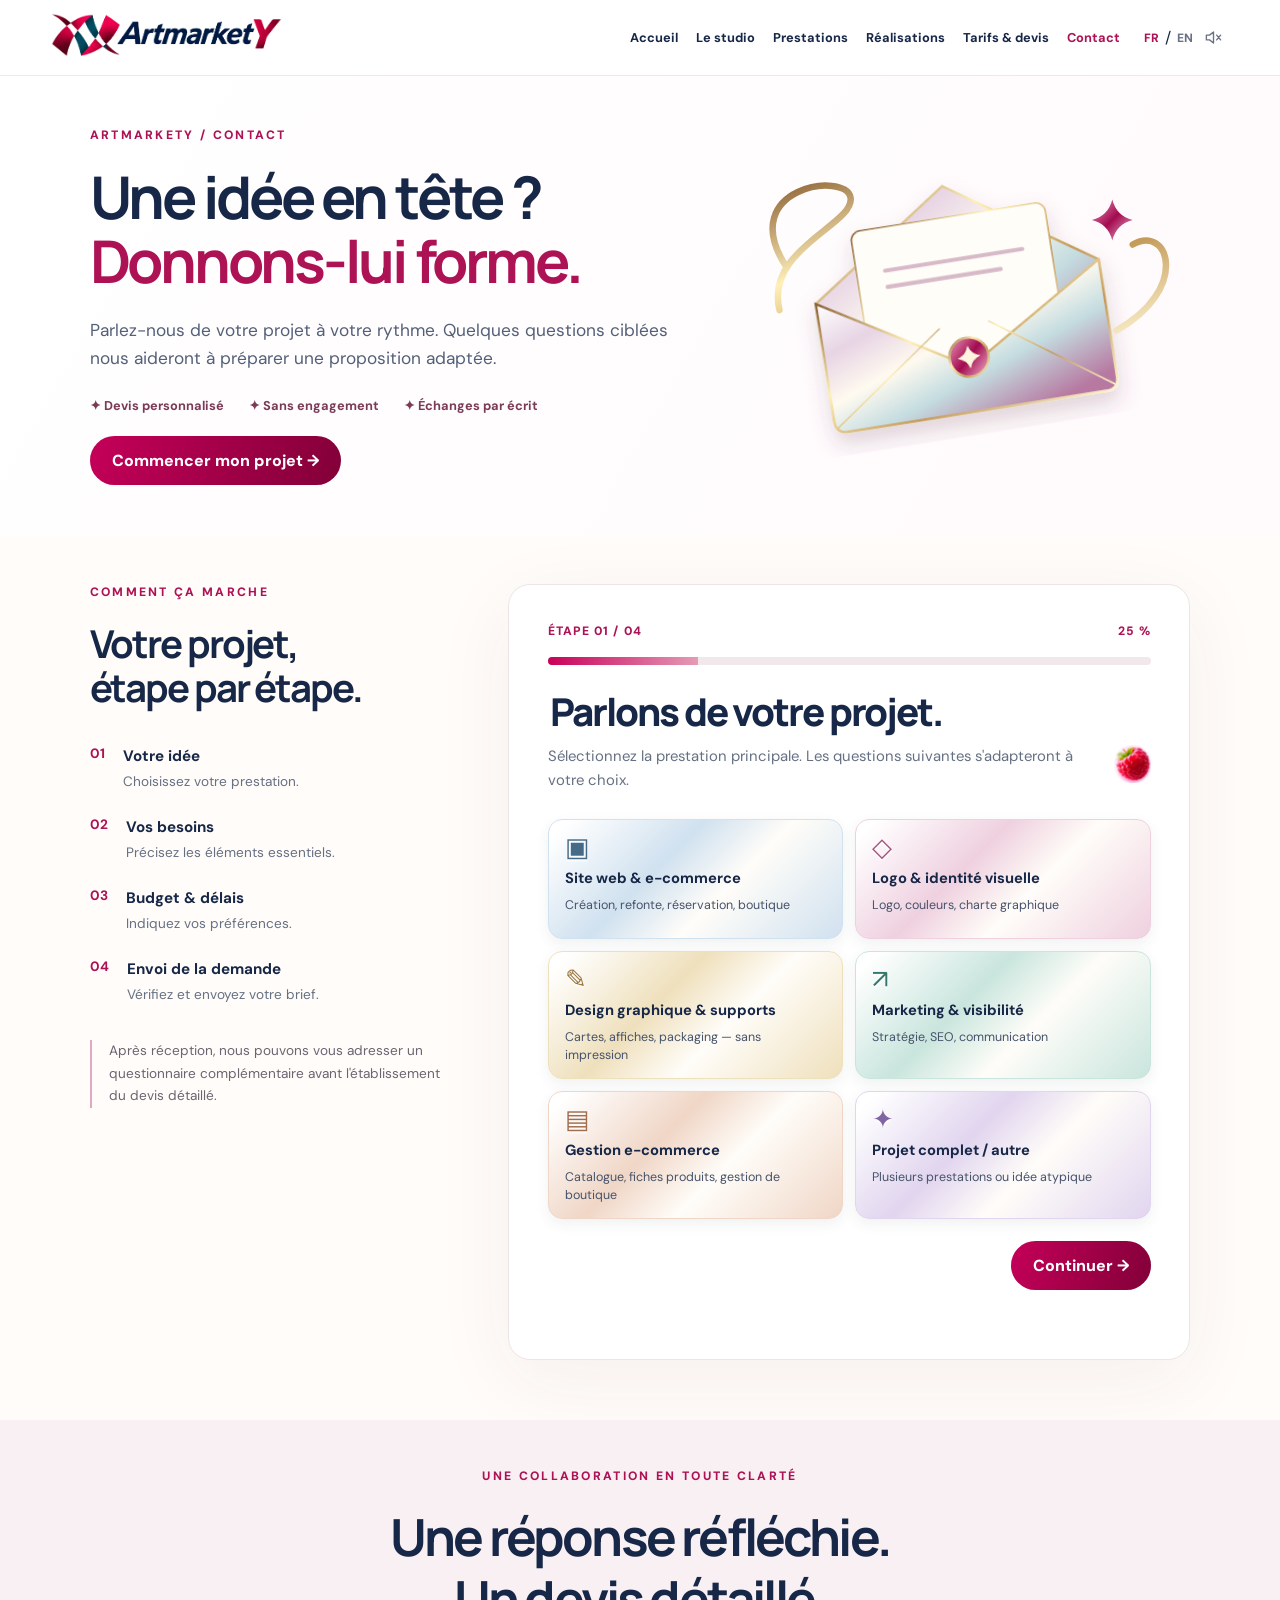
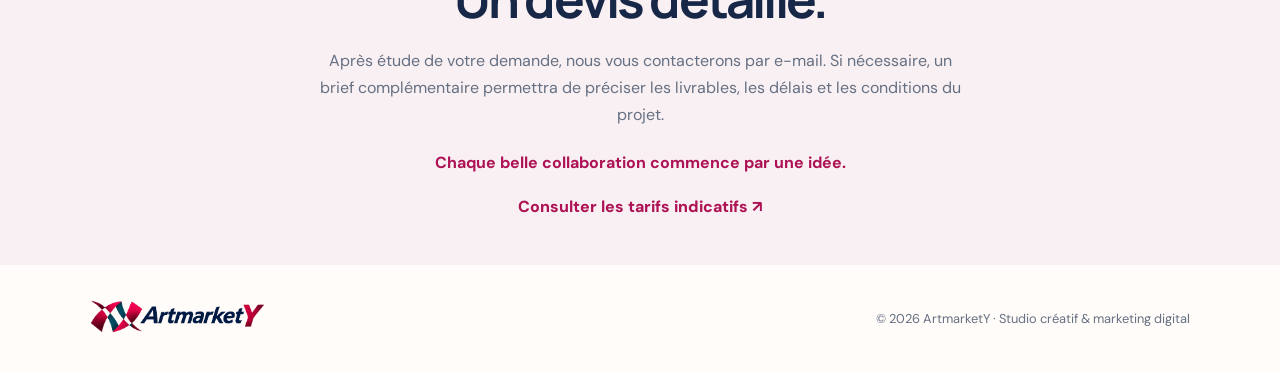
==== commit c83f8cf9: "Add files via upload" ====
--- a/contact.html
+++ b/contact.html
@@ -1,12 +1,12 @@
-<!doctype html><html lang="fr"><head><meta charset="utf-8"><meta name="viewport" content="width=device-width, initial-scale=1"><meta name="theme-color" content="#a90049"><meta name="description" content="Parlez-nous de votre projet. Brief créatif guidé et devis personnalisé ArtmarketY."><title>Contact & demande de devis — ArtmarketY</title><link rel="stylesheet" href="contact.css?v=1"><link rel="stylesheet" href="signature.css?v=1"></head><body>
+<!doctype html><html lang="fr"><head><meta charset="utf-8"><meta name="viewport" content="width=device-width, initial-scale=1"><meta name="theme-color" content="#a90049"><meta name="description" content="Parlez-nous de votre projet. Brief créatif guidé et devis personnalisé ArtmarketY."><title>Contact & demande de devis — ArtmarketY</title><link rel="stylesheet" href="contact.css?v=1"><link rel="stylesheet" href="signature.css?v=1"><link rel="stylesheet" href="contact-pearl.css?v=1"></head><body>
 <header class="header"><a class="logo" href="index.html"><img src="artmarkety-logo.png" alt="ArtmarketY"></a><button class="menu" type="button" aria-label="Afficher le menu" aria-expanded="false">☰</button><nav class="nav" aria-label="Navigation"><a href="index.html">Accueil</a><a href="studio.html">Le studio</a><a href="prestations.html">Prestations</a><a href="realisations.html">Réalisations</a><a href="tarifs.html">Tarifs & devis</a><a href="contact.html" aria-current="page">Contact</a></nav><div class="langs"><button type="button" data-lang="fr" aria-pressed="true">FR</button><span>/</span><button type="button" data-lang="en" aria-pressed="false">EN</button></div></header>
-<main><section class="intro"><div class="intro-inner"><div class="tag" data-t="eyebrow">ARTMARKETY / CONTACT</div><h1 data-t="title">Une idée en tête ?<br><em>Donnons-lui forme.</em></h1><p data-t="lead">Parlez-nous de votre projet à votre rythme. Quelques questions ciblées nous aideront à préparer une proposition adaptée.</p><div class="perks"><span data-t="perk1">✦ Devis personnalisé</span><span data-t="perk2">✦ Sans engagement</span><span data-t="perk3">✦ Échanges par écrit</span></div></div><div class="orb" aria-hidden="true"><div class="orb-inner">A<span>✦</span>Y</div></div></section>
+<main><section class="intro"><div class="intro-inner"><div class="tag" data-t="eyebrow">ARTMARKETY / CONTACT</div><h1 data-t="title">Une idée en tête ?<br><em>Donnons-lui forme.</em></h1><p data-t="lead">Parlez-nous de votre projet à votre rythme. Quelques questions ciblées nous aideront à préparer une proposition adaptée.</p><div class="perks"><span data-t="perk1">✦ Devis personnalisé</span><span data-t="perk2">✦ Sans engagement</span><span data-t="perk3">✦ Échanges par écrit</span></div><a class="next contact-start" href="#project-form" data-t="startProject">Commencer mon projet →</a></div><div class="contact-art" aria-hidden="true"><img src="contact-pearl.svg" alt=""></div></section>
 <section class="workspace"><aside class="aside"><div class="aside-sticky"><div class="tag" data-t="how">COMMENT ÇA MARCHE</div><h2 data-t="asideTitle">Votre projet,<br>étape par étape.</h2><div class="aside-step"><b>01</b><div><strong data-t="a1">Votre idée</strong><p data-t="ad1">Choisissez votre prestation.</p></div></div><div class="aside-step"><b>02</b><div><strong data-t="a2">Vos besoins</strong><p data-t="ad2">Précisez les éléments essentiels.</p></div></div><div class="aside-step"><b>03</b><div><strong data-t="a3">Budget & délais</strong><p data-t="ad3">Indiquez vos préférences.</p></div></div><div class="aside-step"><b>04</b><div><strong data-t="a4">Envoi de la demande</strong><p data-t="ad4">Vérifiez et envoyez votre brief.</p></div></div><p class="aside-note" data-t="note">Après réception, nous pouvons vous adresser un questionnaire complémentaire avant l'établissement du devis détaillé.</p></div></aside>
-<div class="form-card"><div class="form-top"><span class="step-label" id="step-label">ÉTAPE 01 / 04</span><span id="progress-text">25 %</span></div><div class="progress"><div id="progress-fill"></div></div>
+<div class="form-card" id="project-form"><div class="form-top"><span class="step-label" id="step-label">ÉTAPE 01 / 04</span><span id="progress-text">25 %</span></div><div class="progress"><div id="progress-fill"></div></div>
 <form id="brief-form" action="https://formsubmit.co/contact@artmarkety.com" method="POST" accept-charset="UTF-8"><input type="hidden" name="_next" value="https://yanafrance.github.io/artmarkety/merci.html"><input type="hidden" name="_subject" value="ArtmarketY — Nouvelle demande de devis"><input type="hidden" name="_captcha" value="true"><input type="hidden" name="_template" value="table"><input type="hidden" name="_autoresponse" value="Merci pour votre demande auprès d’ArtmarketY. Nous étudierons votre projet et vous répondrons par e-mail. Ceci est un accusé de réception automatique."><input type="text" name="_honey" class="trap" tabindex="-1" autocomplete="off" aria-hidden="true"><input type="hidden" name="Langue" id="language-field" value="Français"><input type="hidden" name="Résumé_du_projet" id="summary-field">
 <fieldset class="step active" data-step="0"><legend data-t="s1">Parlons de votre projet.</legend><p class="hint" data-t="s1h">Sélectionnez la prestation principale. Les questions suivantes s'adapteront à votre choix.</p><div class="choices" id="service-choices"><label><input type="radio" name="Prestation" value="site" required><span><b data-t="svc1">Site web & e-commerce</b><small data-t="svcd1">Création, refonte, réservation, boutique</small></span></label><label><input type="radio" name="Prestation" value="branding"><span><b data-t="svc2">Logo & identité visuelle</b><small data-t="svcd2">Logo, couleurs, charte graphique</small></span></label><label><input type="radio" name="Prestation" value="print"><span><b data-t="svc3">Design graphique & supports</b><small data-t="svcd3">Cartes, affiches, packaging — sans impression</small></span></label><label><input type="radio" name="Prestation" value="marketing"><span><b data-t="svc4">Marketing & visibilité</b><small data-t="svcd4">Stratégie, SEO, communication</small></span></label><label><input type="radio" name="Prestation" value="digital"><span><b data-t="svc5">Gestion e-commerce</b><small data-t="svcd5">Catalogue, fiches produits, gestion de boutique</small></span></label><label><input type="radio" name="Prestation" value="multiple"><span><b data-t="svc6">Projet complet / autre</b><small data-t="svcd6">Plusieurs prestations ou idée atypique</small></span></label></div></fieldset>
 <fieldset class="step" data-step="1"><legend data-t="s2">Définissons vos besoins.</legend><p class="hint" data-t="s2h">Quelques détails nous aideront à comprendre votre projet.</p><div id="dynamic-fields"></div><label class="field"><span data-t="existLabel">Avez-vous déjà un site ou une identité visuelle ?</span><select name="Éléments_existants" required><option value="" data-t="choose">Choisir…</option><option value="Oui" data-t="yes">Oui</option><option value="Partiellement" data-t="partial">En partie</option><option value="Non" data-t="no">Non</option></select></label><label class="field"><span data-t="desc">Décrivez votre activité et votre idée *</span><textarea name="Description_du_projet" rows="5" maxlength="4000" required placeholder="Votre activité, vos objectifs, vos inspirations…"></textarea></label><label class="field"><span data-t="links">Site ou exemples qui vous inspirent (facultatif)</span><input type="text" name="Références_et_liens" maxlength="500" placeholder="https://…"></label></fieldset>
 <fieldset class="step" data-step="2"><legend data-t="s3">Budget & calendrier.</legend><p class="hint" data-t="s3h">Une estimation suffit. Le tarif définitif sera établi après étude de votre projet.</p><label class="field"><span data-t="budget">Quel budget envisagez-vous ? *</span><select name="Budget_indicatif" required><option value="" data-t="choose">Choisir…</option><option value="Moins de 500 €">Moins de 500 €</option><option value="500 à 1 000 €">500 à 1 000 €</option><option value="1 000 à 2 000 €">1 000 à 2 000 €</option><option value="2 000 à 5 000 €">2 000 à 5 000 €</option><option value="Plus de 5 000 €">Plus de 5 000 €</option><option value="À définir">À définir</option></select></label><label class="field"><span data-t="timing">Quand souhaitez-vous démarrer ? *</span><select name="Démarrage_souhaité" required><option value="" data-t="choose">Choisir…</option><option value="Dès que possible" data-t="soon">Dès que possible</option><option value="Dans 1 à 3 mois" data-t="months">Dans 1 à 3 mois</option><option value="Flexible" data-t="flexible">Je suis flexible</option></select></label><label class="field"><span data-t="notes">Autres précisions (facultatif)</span><textarea name="Précisions_supplémentaires" rows="3" maxlength="2000"></textarea></label><div class="notice" data-t="priceNote">Les prix affichés sur le site sont indicatifs. Le devis final dépend des fonctionnalités, des contenus et du périmètre convenu.</div></fieldset>
 <fieldset class="step" data-step="3"><legend data-t="s4">Dernière étape.</legend><p class="hint" data-t="s4h">Indiquez vos coordonnées et vérifiez votre demande avant l'envoi.</p><div class="two"><label class="field"><span data-t="name">Votre nom *</span><input type="text" name="Nom" maxlength="120" autocomplete="name" required></label><label class="field"><span data-t="company">Entreprise (facultatif)</span><input type="text" name="Entreprise" maxlength="160" autocomplete="organization"></label></div><label class="field"><span data-t="email">Votre adresse e-mail *</span><input type="email" name="email" maxlength="254" autocomplete="email" required></label><div class="summary"><strong data-t="summary">Récapitulatif</strong><div id="review"></div></div><label class="consent"><input type="checkbox" name="Consentement" value="Oui" required><span data-t="consent">J'accepte que mes informations soient utilisées uniquement pour traiter ma demande et me recontacter à ce sujet. *</span></label><p class="privacy" data-t="privacy">Les informations sont transmises via un prestataire de formulaire. Ne communiquez aucune donnée sensible. Pour exercer vos droits : contact@artmarkety.com.</p></fieldset>
 <div class="form-actions"><button type="button" class="back" id="back" data-t="back">← Retour</button><button type="button" class="next" id="next" data-t="next">Continuer →</button><button type="submit" class="next submit" id="send" hidden data-t="send">Envoyer ma demande ↗</button></div><div class="error" id="error" role="alert" aria-live="polite"></div></form></div></section>
-<section class="closing"><div class="tag" data-t="closingTag">UNE COLLABORATION EN TOUTE CLARTÉ</div><h2 data-t="closingTitle">Une réponse réfléchie.<br>Un devis détaillé.</h2><p data-t="closingText">Après étude de votre demande, nous vous contacterons par e-mail. Si nécessaire, un brief complémentaire permettra de préciser les livrables, les délais et les conditions du projet.</p><a href="tarifs.html" class="underlink" data-t="prices">Consulter les tarifs indicatifs ↗</a></section></main><footer><a href="index.html"><img src="artmarkety-logo.png" alt="ArtmarketY"></a><span>© 2026 ArtmarketY · Studio créatif & marketing digital</span></footer><script src="contact.js?v=20261126-final9" defer></script><script src="button-sounds.js?v=20261124-mechanical3" defer></script></body></html>+<section class="closing"><div class="tag" data-t="closingTag">UNE COLLABORATION EN TOUTE CLARTÉ</div><h2 data-t="closingTitle">Une réponse réfléchie.<br>Un devis détaillé.</h2><p data-t="closingText">Après étude de votre demande, nous vous contacterons par e-mail. Si nécessaire, un brief complémentaire permettra de préciser les livrables, les délais et les conditions du projet.</p><p class="contact-final" data-t="finalPhrase">Chaque belle collaboration commence par une idée.</p><a href="tarifs.html" class="underlink" data-t="prices">Consulter les tarifs indicatifs ↗</a></section></main><footer><a href="index.html"><img src="artmarkety-logo.png" alt="ArtmarketY"></a><span>© 2026 ArtmarketY · Studio créatif & marketing digital</span></footer><script src="contact.js?v=20261126-pearl" defer></script><script src="button-sounds.js?v=20261124-mechanical3" defer></script></body></html>
--- a/contact-pearl.css
+++ b/contact-pearl.css
@@ -0,0 +1 @@
+.intro{min-height:0;padding:clamp(30px,4vw,62px) clamp(22px,7vw,100px);display:grid;grid-template-columns:minmax(0,1.35fr) minmax(0,1fr);gap:24px;background:linear-gradient(120deg,#fff,#fffafc)}.intro-inner{max-width:none}.intro h1{font-size:clamp(2.3rem,4.6vw,4.8rem)}.contact-art{display:grid;place-items:center;min-width:0}.contact-art img{width:100%;max-width:490px;animation:contact-float 5s ease-in-out infinite}.contact-start{display:inline-block;margin:22px 0 0;text-decoration:none}.workspace{padding-block:48px 60px;gap:clamp(24px,4vw,65px)}.form-card{scroll-margin-top:95px;padding:clamp(20px,3vw,40px)}.progress{height:8px;margin-bottom:24px}.closing{padding:48px 24px}.closing::after{content:none!important}.contact-final{font-weight:700;color:var(--rasp)!important}.step[data-step="0"] .hint{position:relative;padding-right:48px}.step[data-step="0"] .hint::after{content:'';position:absolute;right:0;top:0;width:38px;height:38px;background:url('signature-berry.webp') center/contain no-repeat;animation:contact-sway 4s ease-in-out infinite;pointer-events:none}.choices label{--pearl:#d0e1ef;--ink:#466b89}.choices label:nth-child(2){--pearl:#efd0df;--ink:#a2537a}.choices label:nth-child(3){--pearl:#efe0bc;--ink:#98743d}.choices label:nth-child(4){--pearl:#c9e5dd;--ink:#34796b}.choices label:nth-child(5){--pearl:#f0d6c6;--ink:#a46d4d}.choices label:nth-child(6){--pearl:#e1d5ef;--ink:#8064a3}.choices label>span{position:relative;isolation:isolate;overflow:hidden;height:100%;min-height:120px;padding:14px 16px;background:linear-gradient(135deg,#fff 5%,var(--pearl) 38%,#fffdf9 60%,var(--pearl) 100%);border:1px solid var(--pearl);box-shadow:0 5px 14px #26354b12;transition:transform .25s,box-shadow .25s}.choices label>span::before{content:'◇';color:var(--ink);font-size:26px;line-height:1;text-shadow:0 2px 2px white}.choices label:nth-child(1)>span::before{content:'▣'}.choices label:nth-child(3)>span::before{content:'✎'}.choices label:nth-child(4)>span::before{content:'↗'}.choices label:nth-child(5)>span::before{content:'▤'}.choices label:nth-child(6)>span::before{content:'✦'}.choices label>span::after{content:'';position:absolute;inset:0;background:linear-gradient(115deg,transparent 30%,#ffffffb0 49%,transparent 68%);transform:translateX(-120%);transition:transform .65s;pointer-events:none;z-index:-1}.choices label:hover>span{transform:translateY(-3px);background:linear-gradient(135deg,#fff,var(--pearl),#fff);box-shadow:0 9px 18px #26354b20}.choices label:hover>span::after{transform:translateX(120%)}.choices input:checked+span{background:linear-gradient(135deg,#fff,var(--pearl),#fff5fa);border-color:var(--rasp);box-shadow:inset 0 0 0 1px var(--rasp),0 5px 14px #ad125420}.choices input:checked+span::before{content:'✓';color:var(--rasp)}.choices input:focus-visible+span{outline:3px solid var(--rasp);outline-offset:3px}.choices small{color:#46536a}.back-link{display:inline-block;margin-bottom:14px}.form-actions{margin-top:22px}@keyframes contact-float{0%,100%{transform:translateY(0) rotate(-1deg)}50%{transform:translateY(-9px) rotate(1deg)}}@keyframes contact-sway{0%,100%{transform:rotate(-8deg)}50%{transform:translateY(-5px) rotate(8deg)}}@media(max-width:850px){.intro{grid-template-columns:1fr;gap:8px}.contact-art img{max-width:230px}.workspace{padding-block:30px 40px}.closing{padding-block:35px}}@media(max-width:570px){.choices label>span{min-height:0;padding:12px 15px}.contact-art img{max-width:190px}}@media(prefers-reduced-motion:reduce){.contact-art img,.step[data-step="0"] .hint::after{animation:none}.choices label:hover>span{transform:none}}
